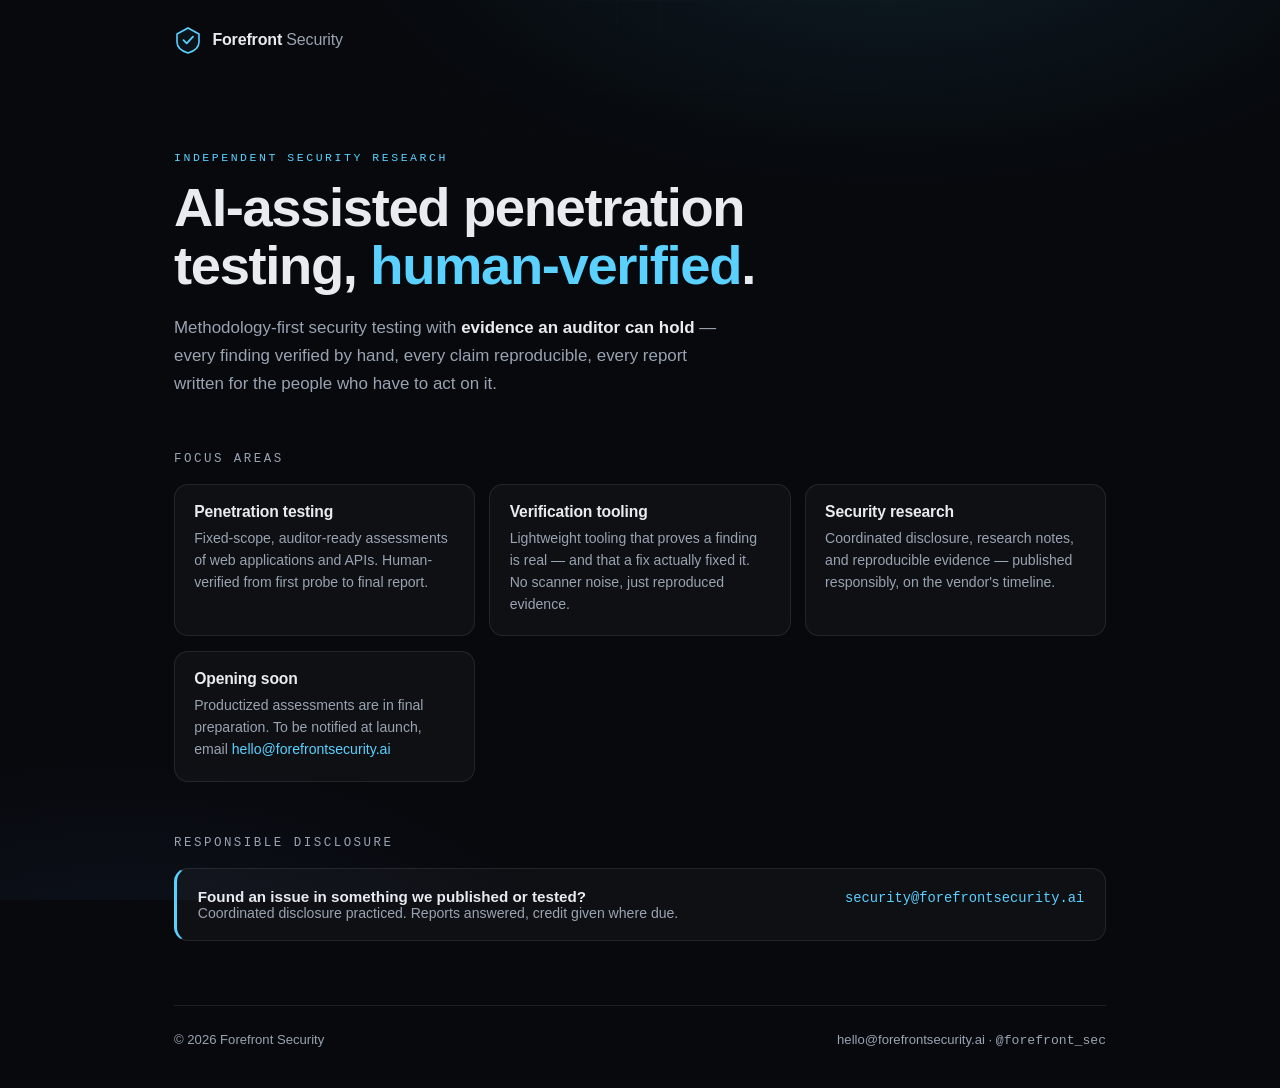
==== index.html @ 2881eead "Add files via upload" ====
<!DOCTYPE html>
<html lang="en">
<head>
<meta charset="utf-8">
<meta name="viewport" content="width=device-width, initial-scale=1">
<title>Forefront Security — Independent Security Research</title>
<link rel="icon" href="data:image/svg+xml,%3Csvg xmlns=%27http://www.w3.org/2000/svg%27 viewBox=%270 0 28 28%27%3E%3Cpath d=%27M14 2 L25 8 V16 C25 21.5 20.2 25.2 14 27 C7.8 25.2 3 21.5 3 16 V8 Z%27 stroke=%27%235ad1ff%27 stroke-width=%271.6%27 fill=%27rgba(90,209,255,.06)%27/%3E%3Cpath d=%27M9.5 14.2 L12.7 17.4 L19 10.6%27 stroke=%27%235ad1ff%27 stroke-width=%271.8%27 stroke-linecap=%27round%27 stroke-linejoin=%27round%27 fill=%27none%27/%3E%3C/svg%3E">
<meta property="og:type" content="website">
<meta property="og:url" content="https://forefrontsecurity.ai/">
<meta property="og:title" content="Forefront Security — Independent Security Research">
<meta property="og:description" content="AI-assisted penetration testing, human-verified. Coordinated disclosure practiced.">
<meta name="twitter:card" content="summary">
<meta name="twitter:site" content="@forefront_sec">
<meta name="description" content="Forefront Security — independent security research. AI-assisted penetration testing, human-verified. Coordinated disclosure practiced.">
<style>
  :root {
    --bg: #07090d;
    --panel: rgba(255,255,255,.03);
    --border: rgba(255,255,255,.09);
    --text: #e8ebf0;
    --muted: #9aa3b2;
    --accent: #5ad1ff;
    --accent-dim: rgba(90,209,255,.14);
  }
  * { box-sizing: border-box; }
  html { scroll-behavior: smooth; }
  body {
    margin: 0; min-height: 100vh;
    font-family: ui-sans-serif, -apple-system, BlinkMacSystemFont, "Segoe UI", Roboto, Helvetica, Arial, sans-serif;
    background: var(--bg); color: var(--text);
    -webkit-font-smoothing: antialiased; text-rendering: optimizeLegibility;
  }
  body::before {
    content: ""; position: fixed; inset: 0; z-index: -1; pointer-events: none;
    background:
      radial-gradient(60rem 30rem at 70% -10%, rgba(90,209,255,.10), transparent 60%),
      radial-gradient(50rem 26rem at 10% 110%, rgba(122,162,255,.07), transparent 60%);
  }
  body::after {
    content: ""; position: fixed; inset: 0; z-index: -1; pointer-events: none; opacity: .5;
    background-image: linear-gradient(rgba(255,255,255,.025) 1px, transparent 1px),
                      linear-gradient(90deg, rgba(255,255,255,.025) 1px, transparent 1px);
    background-size: 44px 44px;
    mask-image: radial-gradient(70% 60% at 50% 0%, black, transparent 75%);
    -webkit-mask-image: radial-gradient(70% 60% at 50% 0%, black, transparent 75%);
  }
  .wrap { max-width: 980px; margin: 0 auto; padding: 0 1.5rem; }
  header { display: flex; align-items: center; gap: .65rem; padding: 1.6rem 0; }
  .mark { width: 28px; height: 28px; flex: none; }
  .wordmark { font-weight: 650; letter-spacing: -0.01em; }
  .wordmark span { color: var(--muted); font-weight: 500; }
  .eyebrow {
    font-family: ui-monospace, SFMono-Regular, Menlo, Consolas, monospace;
    font-size: .72rem; letter-spacing: .22em; text-transform: uppercase; color: var(--accent);
    margin: 4.5rem 0 .9rem;
  }
  h1 {
    font-size: clamp(2.1rem, 5.4vw, 3.4rem); line-height: 1.08; letter-spacing: -0.025em;
    font-weight: 700; margin: 0 0 1.1rem; max-width: 22ch;
  }
  h1 em { font-style: normal; color: var(--accent); }
  .sub { color: var(--muted); font-size: 1.06rem; line-height: 1.65; max-width: 58ch; margin: 0 0 2.6rem; }
  .sub strong { color: var(--text); font-weight: 600; }
  h2 {
    font-family: ui-monospace, SFMono-Regular, Menlo, Consolas, monospace;
    font-size: .78rem; letter-spacing: .2em; text-transform: uppercase; color: var(--muted);
    margin: 3.4rem 0 1.1rem; font-weight: 500;
  }
  .cards { display: grid; grid-template-columns: repeat(auto-fit, minmax(230px, 1fr)); gap: .9rem; }
  .card {
    border: 1px solid var(--border); border-radius: 14px; background: var(--panel);
    padding: 1.15rem 1.2rem 1.25rem; transition: border-color .18s ease, transform .18s ease;
  }
  .card:hover { border-color: rgba(90,209,255,.35); transform: translateY(-2px); }
  .card h3 { margin: 0 0 .45rem; font-size: .98rem; font-weight: 650; letter-spacing: -0.01em; }
  .card p { margin: 0; color: var(--muted); font-size: .88rem; line-height: 1.55; }
  .card a { color: var(--accent); text-decoration: none; }
  .card a:hover { text-decoration: underline; text-underline-offset: 3px; }
  .disclosure {
    border: 1px solid var(--border); border-left: 3px solid var(--accent); border-radius: 14px;
    background: var(--panel); padding: 1.2rem 1.3rem; margin-top: .9rem;
    display: flex; flex-wrap: wrap; gap: .35rem 1.6rem; align-items: baseline; justify-content: space-between;
  }
  .disclosure .t { font-weight: 650; font-size: .95rem; }
  .disclosure .d { color: var(--muted); font-size: .88rem; }
  .disclosure a { color: var(--accent); text-decoration: none; font-family: ui-monospace, SFMono-Regular, Menlo, Consolas, monospace; font-size: .86rem; }
  .disclosure a:hover { text-decoration: underline; text-underline-offset: 3px; }
  footer {
    margin-top: 4rem; padding: 1.6rem 0 2.4rem; border-top: 1px solid var(--border);
    display: flex; flex-wrap: wrap; gap: .4rem 1.4rem; justify-content: space-between;
    color: var(--muted); font-size: .82rem;
  }
  footer a { color: var(--muted); text-decoration: none; }
  footer a:hover { color: var(--text); }
  .mono { font-family: ui-monospace, SFMono-Regular, Menlo, Consolas, monospace; }
  @media (max-width: 640px) { .eyebrow { margin-top: 2.8rem; } }
</style>
</head>
<body>
<div class="wrap">

  <header>
    <svg class="mark" viewBox="0 0 28 28" fill="none" aria-hidden="true">
      <path d="M14 2 L25 8 V16 C25 21.5 20.2 25.2 14 27 C7.8 25.2 3 21.5 3 16 V8 Z" stroke="url(#g)" stroke-width="1.6" fill="rgba(90,209,255,.06)"/>
      <path d="M9.5 14.2 L12.7 17.4 L19 10.6" stroke="var(--accent)" stroke-width="1.8" stroke-linecap="round" stroke-linejoin="round"/>
      <defs><linearGradient id="g" x1="3" y1="2" x2="25" y2="27"><stop stop-color="#5ad1ff"/><stop offset="1" stop-color="#7aa2ff"/></linearGradient></defs>
    </svg>
    <div class="wordmark">Forefront <span>Security</span></div>
  </header>

  <p class="eyebrow">Independent security research</p>
  <h1>AI-assisted penetration testing, <em>human-verified</em>.</h1>
  <p class="sub">Methodology-first security testing with <strong>evidence an auditor can hold</strong> — every finding verified by hand, every claim reproducible, every report written for the people who have to act on it.</p>

  <h2>Focus areas</h2>
  <div class="cards">
    <div class="card">
      <h3>Penetration testing</h3>
      <p>Fixed-scope, auditor-ready assessments of web applications and APIs. Human-verified from first probe to final report.</p>
    </div>
    <div class="card">
      <h3>Verification tooling</h3>
      <p>Lightweight tooling that proves a finding is real — and that a fix actually fixed it. No scanner noise, just reproduced evidence.</p>
    </div>
    <div class="card">
      <h3>Security research</h3>
      <p>Coordinated disclosure, research notes, and reproducible evidence — published responsibly, on the vendor's timeline.</p>
    </div>
    <div class="card">
      <h3>Opening soon</h3>
      <p>Productized assessments are in final preparation. To be notified at launch, email <a href="mailto:hello@forefrontsecurity.ai?subject=waitlist">hello@forefrontsecurity.ai</a></p>
    </div>
  </div>

  <h2>Responsible disclosure</h2>
  <div class="disclosure">
    <div>
      <div class="t">Found an issue in something we published or tested?</div>
      <div class="d">Coordinated disclosure practiced. Reports answered, credit given where due.</div>
    </div>
    <a href="mailto:security@forefrontsecurity.ai">security@forefrontsecurity.ai</a>
  </div>

  <footer>
    <div>© 2026 Forefront Security</div>
    <div><a href="mailto:hello@forefrontsecurity.ai">hello@forefrontsecurity.ai</a> · <a href="https://x.com/forefront_sec" class="mono">@forefront_sec</a></div>
  </footer>

</div>
</body>
</html>
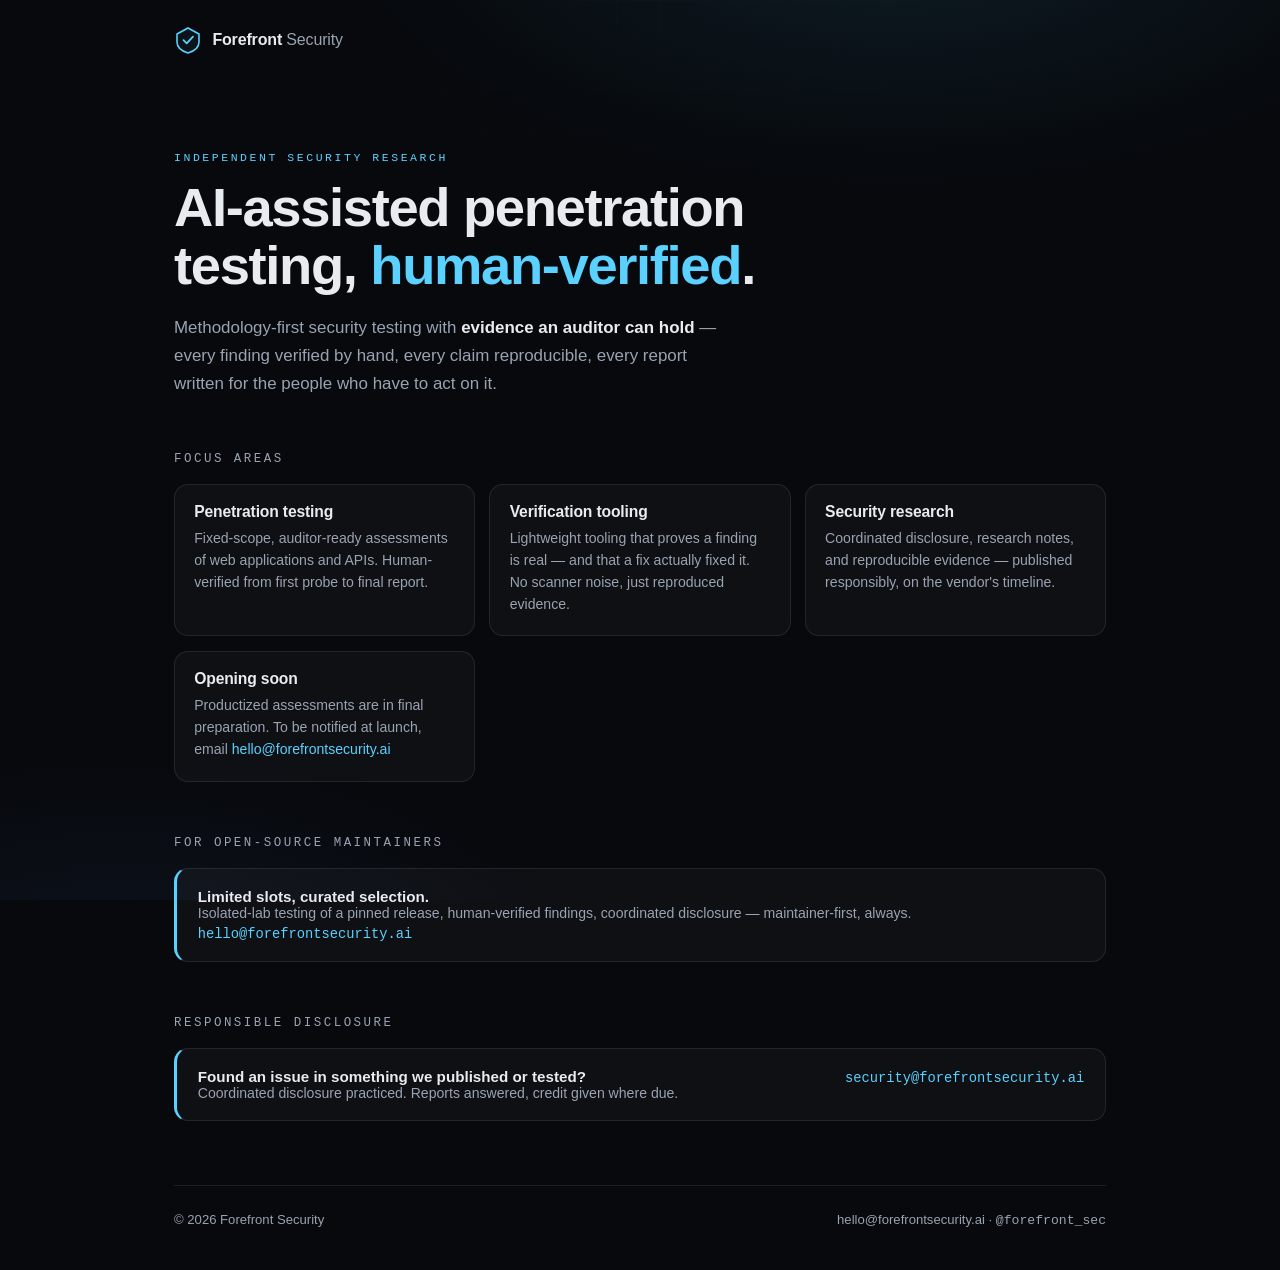
==== commit a4aeca3e: "revise the site" ====
--- a/index.html
+++ b/index.html
@@ -132,6 +132,16 @@
     </div>
   </div>
 
+
+  <h2>For open-source maintainers</h2>
+  <div class="disclosure">
+    <div>
+      <div class="t">Limited slots, curated selection.</div>
+      <div class="d">Isolated-lab testing of a pinned release, human-verified findings, coordinated disclosure — maintainer-first, always.</div>
+    </div>
+    <a href="mailto:hello@forefrontsecurity.ai?subject=oss">hello@forefrontsecurity.ai</a>
+  </div>
+
   <h2>Responsible disclosure</h2>
   <div class="disclosure">
     <div>
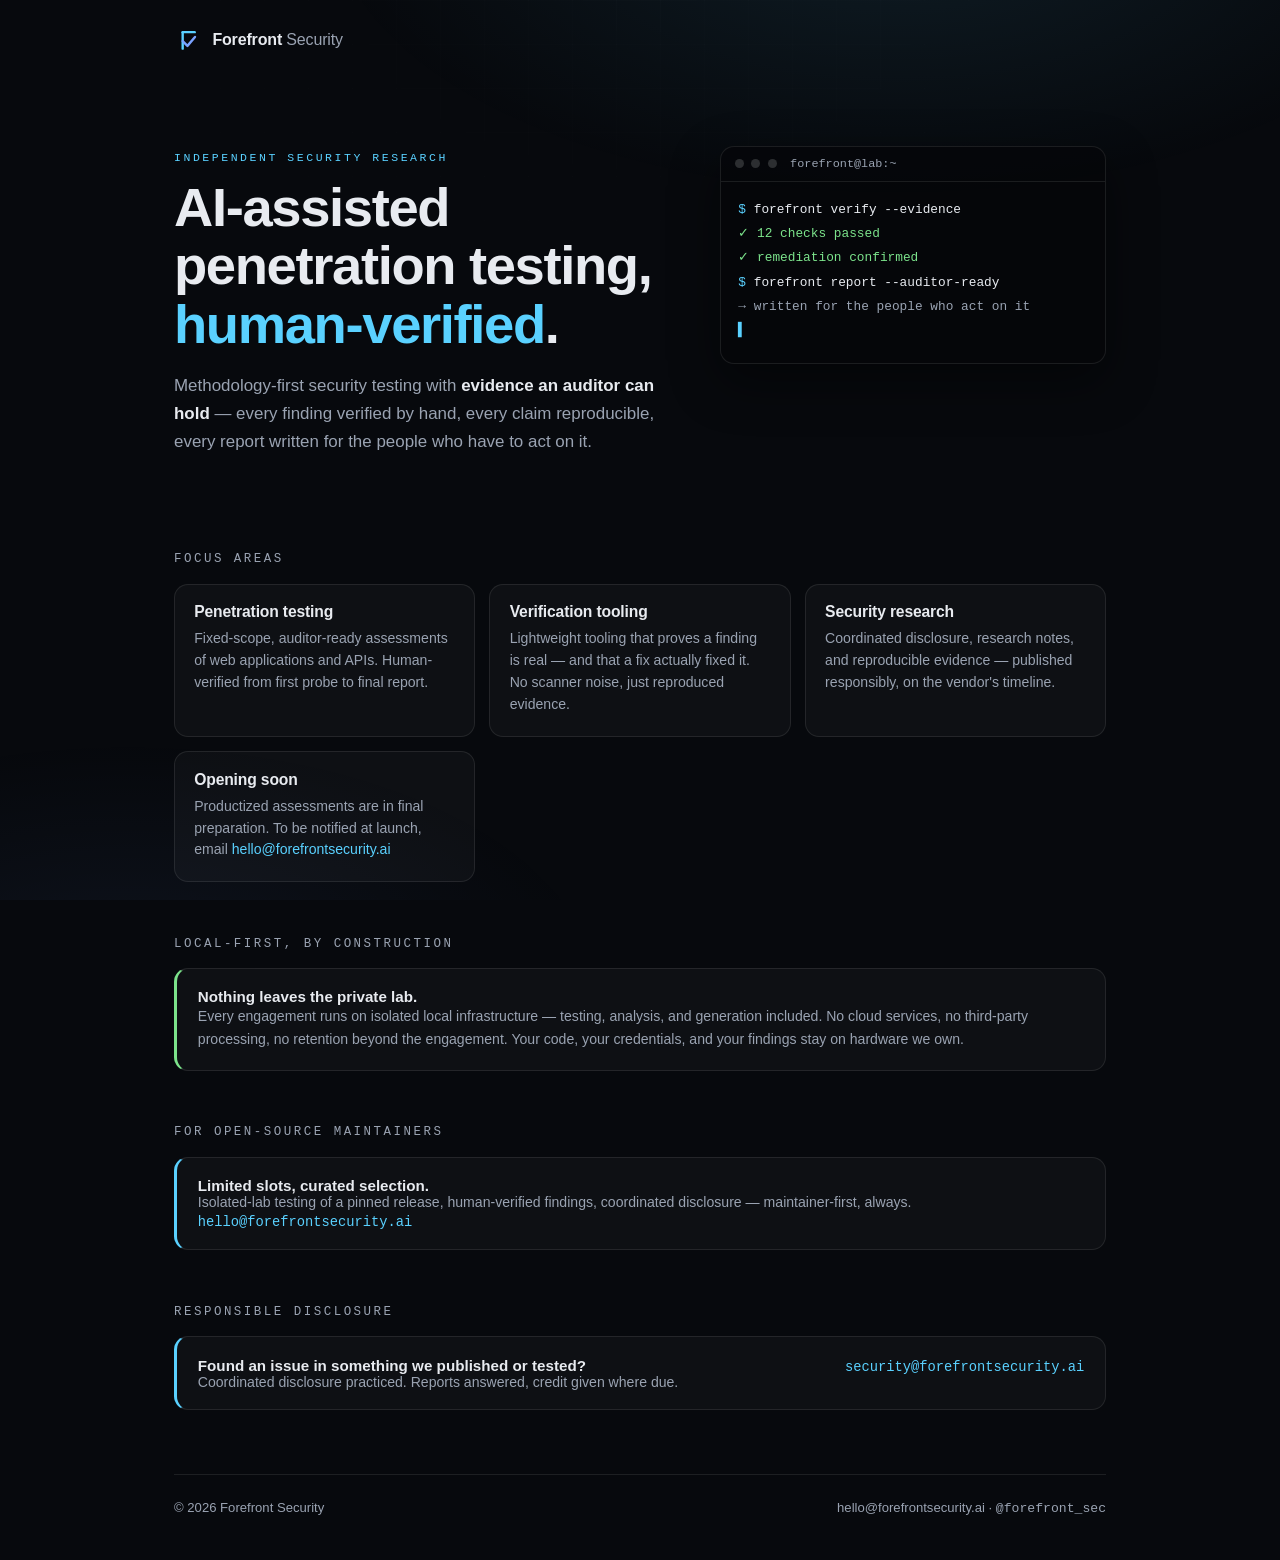
==== commit f4eb548d: "revise homepage" ====
--- a/index.html
+++ b/index.html
@@ -4,7 +4,7 @@
 <meta charset="utf-8">
 <meta name="viewport" content="width=device-width, initial-scale=1">
 <title>Forefront Security — Independent Security Research</title>
-<link rel="icon" href="data:image/svg+xml,%3Csvg xmlns=%27http://www.w3.org/2000/svg%27 viewBox=%270 0 28 28%27%3E%3Cpath d=%27M14 2 L25 8 V16 C25 21.5 20.2 25.2 14 27 C7.8 25.2 3 21.5 3 16 V8 Z%27 stroke=%27%235ad1ff%27 stroke-width=%271.6%27 fill=%27rgba(90,209,255,.06)%27/%3E%3Cpath d=%27M9.5 14.2 L12.7 17.4 L19 10.6%27 stroke=%27%235ad1ff%27 stroke-width=%271.8%27 stroke-linecap=%27round%27 stroke-linejoin=%27round%27 fill=%27none%27/%3E%3C/svg%3E">
+<link rel="icon" href="data:image/svg+xml,%3Csvg xmlns=%27http://www.w3.org/2000/svg%27 viewBox=%270 0 64 64%27%3E%3Crect width=%2764%27 height=%2764%27 rx=%2714%27 fill=%27%230a0d12%27/%3E%3Cpath d=%27M20 14 V51%27 stroke=%27%235ad1ff%27 stroke-width=%275.5%27 stroke-linecap=%27round%27/%3E%3Cpath d=%27M20 14 H47%27 stroke=%27%235ad1ff%27 stroke-width=%275.5%27 stroke-linecap=%27round%27/%3E%3Cpath d=%27M20 34 L30 45 L47 25%27 stroke=%27%237aa2ff%27 stroke-width=%275.5%27 stroke-linecap=%27round%27 stroke-linejoin=%27round%27 fill=%27none%27/%3E%3C/svg%3E">
 <meta property="og:type" content="website">
 <meta property="og:url" content="https://forefrontsecurity.ai/">
 <meta property="og:title" content="Forefront Security — Independent Security Research">
@@ -76,6 +76,9 @@
   .card p { margin: 0; color: var(--muted); font-size: .88rem; line-height: 1.55; }
   .card a { color: var(--accent); text-decoration: none; }
   .card a:hover { text-decoration: underline; text-underline-offset: 3px; }
+  .strip { border:1px solid var(--border); border-left:3px solid #7ce38b; border-radius:14px; background:var(--panel); padding:1.2rem 1.3rem; margin-top:.9rem; }
+  .strip .t { font-weight:650; font-size:.95rem; }
+  .strip .d { color:var(--muted); font-size:.88rem; line-height:1.6; }
   .disclosure {
     border: 1px solid var(--border); border-left: 3px solid var(--accent); border-radius: 14px;
     background: var(--panel); padding: 1.2rem 1.3rem; margin-top: .9rem;
@@ -93,6 +96,24 @@
   footer a { color: var(--muted); text-decoration: none; }
   footer a:hover { color: var(--text); }
   .mono { font-family: ui-monospace, SFMono-Regular, Menlo, Consolas, monospace; }
+  .caret { color: var(--accent); font-family: ui-monospace, SFMono-Regular, Menlo, Consolas, monospace; font-weight: 700; }
+  .hero { display: flex; gap: 2.5rem; align-items: flex-start; }
+  .hero-text { flex: 1 1 55%; min-width: 0; }
+  .term {
+    flex: 1 1 42%; min-width: 280px; margin-top: 4.2rem;
+    border: 1px solid var(--border); border-radius: 14px; background: rgba(5,7,10,.85);
+    box-shadow: 0 18px 50px rgba(0,0,0,.45); overflow: hidden;
+  }
+  .term-bar { display: flex; align-items: center; gap: .45rem; padding: .6rem .9rem; border-bottom: 1px solid var(--border); }
+  .term-bar .dot { width: 9px; height: 9px; border-radius: 50%; background: rgba(255,255,255,.16); }
+  .term-title { color: var(--muted); font-size: .74rem; font-family: ui-monospace, SFMono-Regular, Menlo, Consolas, monospace; margin-left: .4rem; }
+  .term-body { padding: 1rem 1.1rem 1.2rem; font-family: ui-monospace, SFMono-Regular, Menlo, Consolas, monospace; font-size: .8rem; line-height: 1.9; color: var(--text); }
+  .term-body .p { color: var(--accent); }
+  .term-body .ok { color: #7ce38b; }
+  .term-body .dim { color: var(--muted); }
+  .cursor { color: var(--accent); animation: blink 1.1s steps(1) infinite; }
+  @keyframes blink { 50% { opacity: 0; } }
+  @media (max-width: 860px) { .hero { flex-direction: column; } .term { margin-top: 0; width: 100%; } }
   @media (max-width: 640px) { .eyebrow { margin-top: 2.8rem; } }
 </style>
 </head>
@@ -100,19 +121,34 @@
 <div class="wrap">
 
   <header>
-    <svg class="mark" viewBox="0 0 28 28" fill="none" aria-hidden="true">
-      <path d="M14 2 L25 8 V16 C25 21.5 20.2 25.2 14 27 C7.8 25.2 3 21.5 3 16 V8 Z" stroke="url(#g)" stroke-width="1.6" fill="rgba(90,209,255,.06)"/>
-      <path d="M9.5 14.2 L12.7 17.4 L19 10.6" stroke="var(--accent)" stroke-width="1.8" stroke-linecap="round" stroke-linejoin="round"/>
-      <defs><linearGradient id="g" x1="3" y1="2" x2="25" y2="27"><stop stop-color="#5ad1ff"/><stop offset="1" stop-color="#7aa2ff"/></linearGradient></defs>
+    <svg class="mark" viewBox="0 0 200 200" fill="none" aria-hidden="true">
+      <path d="M62 44 V162" stroke="#5ad1ff" stroke-width="17" stroke-linecap="round"/>
+      <path d="M62 44 H148" stroke="#5ad1ff" stroke-width="17" stroke-linecap="round"/>
+      <path d="M62 108 L96 142 L150 78" stroke="#7aa2ff" stroke-width="17" stroke-linecap="round" stroke-linejoin="round"/>
     </svg>
     <div class="wordmark">Forefront <span>Security</span></div>
   </header>
 
-  <p class="eyebrow">Independent security research</p>
-  <h1>AI-assisted penetration testing, <em>human-verified</em>.</h1>
-  <p class="sub">Methodology-first security testing with <strong>evidence an auditor can hold</strong> — every finding verified by hand, every claim reproducible, every report written for the people who have to act on it.</p>
-
-  <h2>Focus areas</h2>
+  <div class="hero">
+  <div class="hero-text">
+    <p class="eyebrow">Independent security research</p>
+    <h1>AI-assisted penetration testing, <em>human-verified</em>.</h1>
+    <p class="sub">Methodology-first security testing with <strong>evidence an auditor can hold</strong> — every finding verified by hand, every claim reproducible, every report written for the people who have to act on it.</p>
+  </div>
+  <div class="term" aria-hidden="true">
+    <div class="term-bar"><span class="dot"></span><span class="dot"></span><span class="dot"></span><span class="term-title">forefront@lab:~</span></div>
+    <div class="term-body">
+      <div><span class="p">$</span> forefront verify --evidence</div>
+      <div class="ok">✓ 12 checks passed</div>
+      <div class="ok">✓ remediation confirmed</div>
+      <div><span class="p">$</span> forefront report --auditor-ready</div>
+      <div class="dim">→ written for the people who act on it</div>
+      <div><span class="cursor">▍</span></div>
+    </div>
+  </div>
+</div>
+
+<h2>Focus areas</h2>
   <div class="cards">
     <div class="card">
       <h3>Penetration testing</h3>
@@ -132,6 +168,15 @@
     </div>
   </div>
 
+
+
+  <h2>Local-first, by construction</h2>
+  <div class="strip">
+    <div>
+      <div class="t">Nothing leaves the private lab.</div>
+      <div class="d">Every engagement runs on isolated local infrastructure — testing, analysis, and generation included. No cloud services, no third-party processing, no retention beyond the engagement. Your code, your credentials, and your findings stay on hardware we own.</div>
+    </div>
+  </div>
 
   <h2>For open-source maintainers</h2>
   <div class="disclosure">
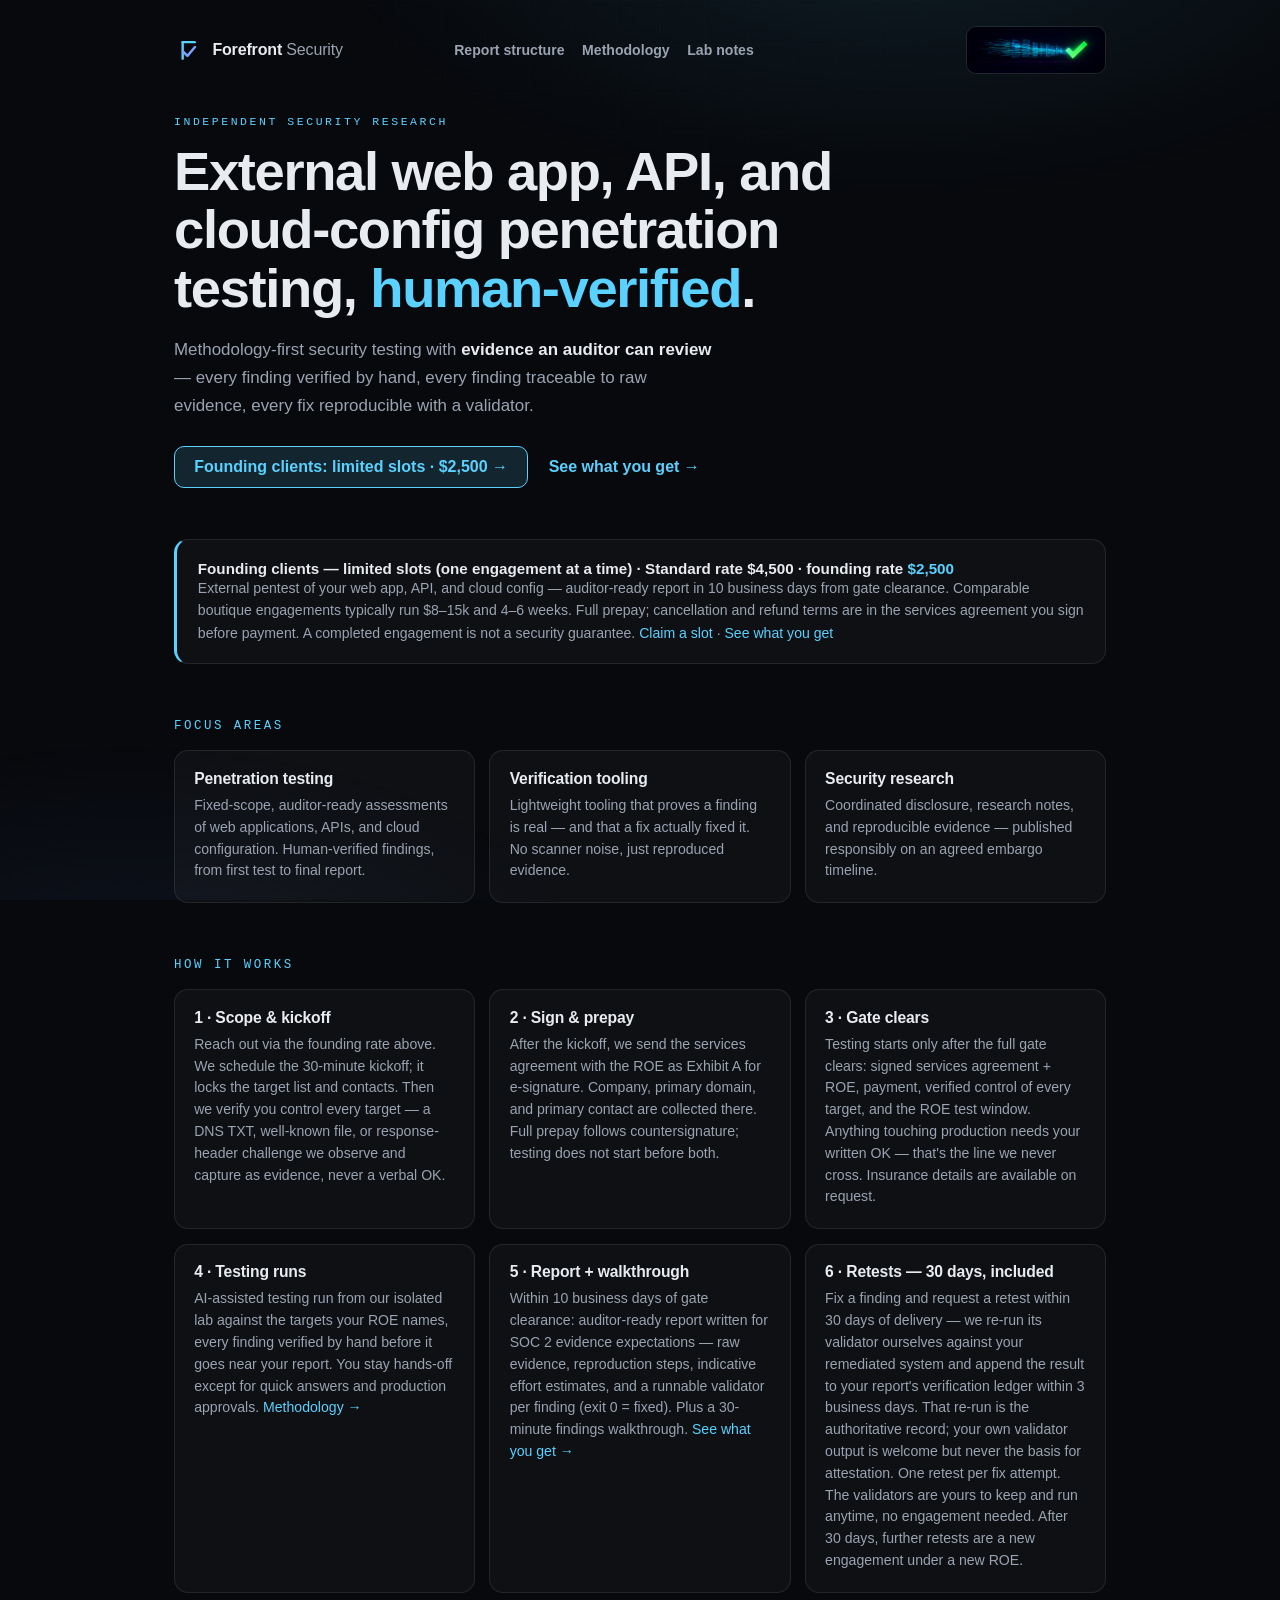
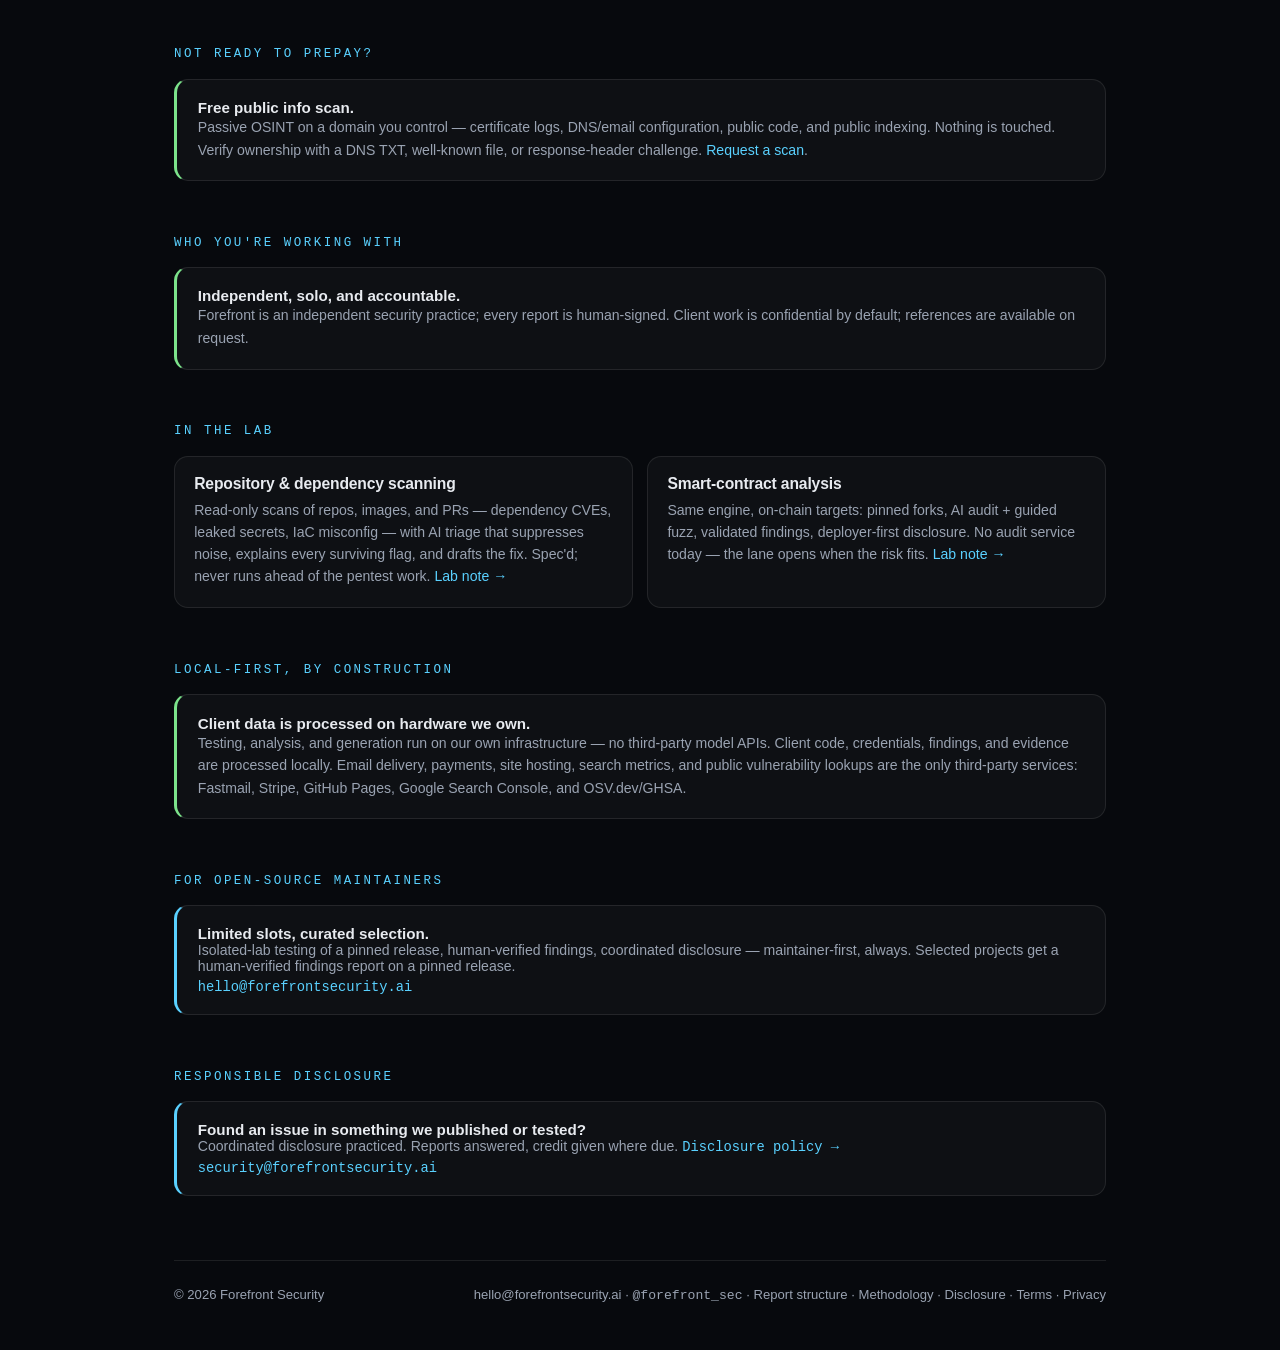
==== commit 8f96fe6b: "Site update 2026-11-11: copy/legal fixes, disclosure policy, retest and scope wording" ====
--- a/index.html
+++ b/index.html
@@ -3,156 +3,89 @@
 <head>
 <meta charset="utf-8">
 <meta name="viewport" content="width=device-width, initial-scale=1">
-<title>Forefront Security — Independent Security Research</title>
+<title>Forefront Security — External penetration testing, human-verified</title>
 <link rel="icon" href="data:image/svg+xml,%3Csvg xmlns=%27http://www.w3.org/2000/svg%27 viewBox=%270 0 64 64%27%3E%3Crect width=%2764%27 height=%2764%27 rx=%2714%27 fill=%27%230a0d12%27/%3E%3Cpath d=%27M20 14 V51%27 stroke=%27%235ad1ff%27 stroke-width=%275.5%27 stroke-linecap=%27round%27/%3E%3Cpath d=%27M20 14 H47%27 stroke=%27%235ad1ff%27 stroke-width=%275.5%27 stroke-linecap=%27round%27/%3E%3Cpath d=%27M20 34 L30 45 L47 25%27 stroke=%27%237aa2ff%27 stroke-width=%275.5%27 stroke-linecap=%27round%27 stroke-linejoin=%27round%27 fill=%27none%27/%3E%3C/svg%3E">
+<link rel="stylesheet" href="styles.css">
 <meta property="og:type" content="website">
 <meta property="og:url" content="https://forefrontsecurity.ai/">
-<meta property="og:title" content="Forefront Security — Independent Security Research">
-<meta property="og:description" content="AI-assisted penetration testing, human-verified. Coordinated disclosure practiced.">
-<meta name="twitter:card" content="summary">
+<meta property="og:title" content="Forefront Security — External penetration testing, human-verified">
+<meta property="og:description" content="External web app, API, and cloud-config testing with evidence an auditor can review. Every finding verified by hand. 10 business days from gate clearance. A completed engagement is not a security guarantee.">
+<meta name="twitter:card" content="summary_large_image">
 <meta name="twitter:site" content="@forefront_sec">
-<meta name="description" content="Forefront Security — independent security research. AI-assisted penetration testing, human-verified. Coordinated disclosure practiced.">
-<style>
-  :root {
-    --bg: #07090d;
-    --panel: rgba(255,255,255,.03);
-    --border: rgba(255,255,255,.09);
-    --text: #e8ebf0;
-    --muted: #9aa3b2;
-    --accent: #5ad1ff;
-    --accent-dim: rgba(90,209,255,.14);
+<meta property="og:image" content="https://forefrontsecurity.ai/hero_B_1.png">
+<meta name="twitter:image" content="https://forefrontsecurity.ai/hero_B_1.png">
+<meta name="description" content="Forefront Security — external web app, API, and cloud-config testing, human-verified. Auditor-ready reports in 10 business days from gate clearance. A completed engagement is not a security guarantee. Coordinated disclosure practiced.">
+<link rel="canonical" href="https://forefrontsecurity.ai/">
+<script type="application/ld+json">
+{
+  "@context": "https://schema.org",
+  "@type": "ProfessionalService",
+  "name": "Forefront Security LLC",
+  "url": "https://forefrontsecurity.ai/",
+  "logo": "https://forefrontsecurity.ai/hero_B_1.png",
+  "email": "hello@forefrontsecurity.ai",
+  "areaServed": "US",
+  "sameAs": ["https://x.com/forefront_sec", "https://github.com/forefront-sec"],
+  "makesOffer": {
+    "@type": "Offer",
+    "name": "External Web App, API, and Cloud-Config Assessment",
+    "description": "External penetration testing of web application, API, and cloud configuration — structured for auditor review; 10 business days from gate clearance.",
+    "priceCurrency": "USD",
+    "price": "2500"
   }
-  * { box-sizing: border-box; }
-  html { scroll-behavior: smooth; }
-  body {
-    margin: 0; min-height: 100vh;
-    font-family: ui-sans-serif, -apple-system, BlinkMacSystemFont, "Segoe UI", Roboto, Helvetica, Arial, sans-serif;
-    background: var(--bg); color: var(--text);
-    -webkit-font-smoothing: antialiased; text-rendering: optimizeLegibility;
-  }
-  body::before {
-    content: ""; position: fixed; inset: 0; z-index: -1; pointer-events: none;
-    background:
-      radial-gradient(60rem 30rem at 70% -10%, rgba(90,209,255,.10), transparent 60%),
-      radial-gradient(50rem 26rem at 10% 110%, rgba(122,162,255,.07), transparent 60%);
-  }
-  body::after {
-    content: ""; position: fixed; inset: 0; z-index: -1; pointer-events: none; opacity: .5;
-    background-image: linear-gradient(rgba(255,255,255,.025) 1px, transparent 1px),
-                      linear-gradient(90deg, rgba(255,255,255,.025) 1px, transparent 1px);
-    background-size: 44px 44px;
-    mask-image: radial-gradient(70% 60% at 50% 0%, black, transparent 75%);
-    -webkit-mask-image: radial-gradient(70% 60% at 50% 0%, black, transparent 75%);
-  }
-  .wrap { max-width: 980px; margin: 0 auto; padding: 0 1.5rem; }
-  header { display: flex; align-items: center; gap: .65rem; padding: 1.6rem 0; }
-  .mark { width: 28px; height: 28px; flex: none; }
-  .wordmark { font-weight: 650; letter-spacing: -0.01em; }
-  .wordmark span { color: var(--muted); font-weight: 500; }
-  .eyebrow {
-    font-family: ui-monospace, SFMono-Regular, Menlo, Consolas, monospace;
-    font-size: .72rem; letter-spacing: .22em; text-transform: uppercase; color: var(--accent);
-    margin: 4.5rem 0 .9rem;
-  }
-  h1 {
-    font-size: clamp(2.1rem, 5.4vw, 3.4rem); line-height: 1.08; letter-spacing: -0.025em;
-    font-weight: 700; margin: 0 0 1.1rem; max-width: 22ch;
-  }
-  h1 em { font-style: normal; color: var(--accent); }
-  .sub { color: var(--muted); font-size: 1.06rem; line-height: 1.65; max-width: 58ch; margin: 0 0 2.6rem; }
-  .sub strong { color: var(--text); font-weight: 600; }
-  h2 {
-    font-family: ui-monospace, SFMono-Regular, Menlo, Consolas, monospace;
-    font-size: .78rem; letter-spacing: .2em; text-transform: uppercase; color: var(--muted);
-    margin: 3.4rem 0 1.1rem; font-weight: 500;
-  }
-  .cards { display: grid; grid-template-columns: repeat(auto-fit, minmax(230px, 1fr)); gap: .9rem; }
-  .card {
-    border: 1px solid var(--border); border-radius: 14px; background: var(--panel);
-    padding: 1.15rem 1.2rem 1.25rem; transition: border-color .18s ease, transform .18s ease;
-  }
-  .card:hover { border-color: rgba(90,209,255,.35); transform: translateY(-2px); }
-  .card h3 { margin: 0 0 .45rem; font-size: .98rem; font-weight: 650; letter-spacing: -0.01em; }
-  .card p { margin: 0; color: var(--muted); font-size: .88rem; line-height: 1.55; }
-  .card a { color: var(--accent); text-decoration: none; }
-  .card a:hover { text-decoration: underline; text-underline-offset: 3px; }
-  .strip { border:1px solid var(--border); border-left:3px solid #7ce38b; border-radius:14px; background:var(--panel); padding:1.2rem 1.3rem; margin-top:.9rem; }
-  .strip .t { font-weight:650; font-size:.95rem; }
-  .strip .d { color:var(--muted); font-size:.88rem; line-height:1.6; }
-  .disclosure {
-    border: 1px solid var(--border); border-left: 3px solid var(--accent); border-radius: 14px;
-    background: var(--panel); padding: 1.2rem 1.3rem; margin-top: .9rem;
-    display: flex; flex-wrap: wrap; gap: .35rem 1.6rem; align-items: baseline; justify-content: space-between;
-  }
-  .disclosure .t { font-weight: 650; font-size: .95rem; }
-  .disclosure .d { color: var(--muted); font-size: .88rem; }
-  .disclosure a { color: var(--accent); text-decoration: none; font-family: ui-monospace, SFMono-Regular, Menlo, Consolas, monospace; font-size: .86rem; }
-  .disclosure a:hover { text-decoration: underline; text-underline-offset: 3px; }
-  footer {
-    margin-top: 4rem; padding: 1.6rem 0 2.4rem; border-top: 1px solid var(--border);
-    display: flex; flex-wrap: wrap; gap: .4rem 1.4rem; justify-content: space-between;
-    color: var(--muted); font-size: .82rem;
-  }
-  footer a { color: var(--muted); text-decoration: none; }
-  footer a:hover { color: var(--text); }
-  .mono { font-family: ui-monospace, SFMono-Regular, Menlo, Consolas, monospace; }
-  .caret { color: var(--accent); font-family: ui-monospace, SFMono-Regular, Menlo, Consolas, monospace; font-weight: 700; }
-  .hero { display: flex; gap: 2.5rem; align-items: flex-start; }
-  .hero-text { flex: 1 1 55%; min-width: 0; }
-  .term {
-    flex: 1 1 42%; min-width: 280px; margin-top: 4.2rem;
-    border: 1px solid var(--border); border-radius: 14px; background: rgba(5,7,10,.85);
-    box-shadow: 0 18px 50px rgba(0,0,0,.45); overflow: hidden;
-  }
-  .term-bar { display: flex; align-items: center; gap: .45rem; padding: .6rem .9rem; border-bottom: 1px solid var(--border); }
-  .term-bar .dot { width: 9px; height: 9px; border-radius: 50%; background: rgba(255,255,255,.16); }
-  .term-title { color: var(--muted); font-size: .74rem; font-family: ui-monospace, SFMono-Regular, Menlo, Consolas, monospace; margin-left: .4rem; }
-  .term-body { padding: 1rem 1.1rem 1.2rem; font-family: ui-monospace, SFMono-Regular, Menlo, Consolas, monospace; font-size: .8rem; line-height: 1.9; color: var(--text); }
-  .term-body .p { color: var(--accent); }
-  .term-body .ok { color: #7ce38b; }
-  .term-body .dim { color: var(--muted); }
-  .cursor { color: var(--accent); animation: blink 1.1s steps(1) infinite; }
-  @keyframes blink { 50% { opacity: 0; } }
-  @media (max-width: 860px) { .hero { flex-direction: column; } .term { margin-top: 0; width: 100%; } }
-  @media (max-width: 640px) { .eyebrow { margin-top: 2.8rem; } }
-</style>
+}
+</script>
 </head>
 <body>
 <div class="wrap">
 
   <header>
-    <svg class="mark" viewBox="0 0 200 200" fill="none" aria-hidden="true">
-      <path d="M62 44 V162" stroke="#5ad1ff" stroke-width="17" stroke-linecap="round"/>
-      <path d="M62 44 H148" stroke="#5ad1ff" stroke-width="17" stroke-linecap="round"/>
-      <path d="M62 108 L96 142 L150 78" stroke="#7aa2ff" stroke-width="17" stroke-linecap="round" stroke-linejoin="round"/>
-    </svg>
-    <div class="wordmark">Forefront <span>Security</span></div>
+    <a class="home-link" href="/">
+      <svg class="mark" viewBox="0 0 200 200" fill="none" aria-hidden="true">
+        <path d="M62 44 V162" stroke="#5ad1ff" stroke-width="17" stroke-linecap="round"/>
+        <path d="M62 44 H148" stroke="#5ad1ff" stroke-width="17" stroke-linecap="round"/>
+        <path d="M62 108 L96 142 L150 78" stroke="#7aa2ff" stroke-width="17" stroke-linecap="round" stroke-linejoin="round"/>
+      </svg>
+      <div class="wordmark">Forefront <span>Security</span></div>
+    </a>
+    <nav>
+      <a href="/report/">Report structure</a>
+      <a href="/methodology/">Methodology</a>
+      <a href="/research/">Lab notes</a>
+    </nav>
+    <img class="header-art" src="hero_B_1.png" width="1536" height="340"
+         alt="Neon cyan data streams flowing across holographic panels, resolving into a bright green verified checkmark.">
   </header>
 
   <div class="hero">
   <div class="hero-text">
     <p class="eyebrow">Independent security research</p>
-    <h1>AI-assisted penetration testing, <em>human-verified</em>.</h1>
-    <p class="sub">Methodology-first security testing with <strong>evidence an auditor can hold</strong> — every finding verified by hand, every claim reproducible, every report written for the people who have to act on it.</p>
-  </div>
-  <div class="term" aria-hidden="true">
-    <div class="term-bar"><span class="dot"></span><span class="dot"></span><span class="dot"></span><span class="term-title">forefront@lab:~</span></div>
-    <div class="term-body">
-      <div><span class="p">$</span> forefront verify --evidence</div>
-      <div class="ok">✓ 12 checks passed</div>
-      <div class="ok">✓ remediation confirmed</div>
-      <div><span class="p">$</span> forefront report --auditor-ready</div>
-      <div class="dim">→ written for the people who act on it</div>
-      <div><span class="cursor">▍</span></div>
-    </div>
+    <h1>External web app, API, and cloud-config penetration testing, <em>human-verified</em>.</h1>
+    <p class="sub">Methodology-first security testing with <strong>evidence an auditor can review</strong> — every finding verified by hand, every finding traceable to raw evidence, every fix reproducible with a validator.</p>
+    <p>
+      <a class="cta" href="#founding">Founding clients: limited slots · $2,500 →</a>
+      <a class="cta-ghost" href="/report/">See what you get →</a>
+    </p>
   </div>
 </div>
 
-<h2>Focus areas</h2>
+  <div class="strip accent" id="founding">
+    <div>
+      <div class="t">Founding clients — limited slots (one engagement at a time) · Standard rate $4,500 · founding rate <strong>$2,500</strong></div>
+      <div class="d">External pentest of your web app, API, and cloud config — auditor-ready report in 10 business days from gate clearance. Comparable boutique engagements typically run $8–15k and 4–6 weeks. Full prepay; cancellation and refund terms are in the services agreement you sign before payment. A completed engagement is not a security guarantee. <a href="mailto:hello@forefrontsecurity.ai?subject=founding">Claim a slot</a> · <a href="/report/">See what you get</a></div>
+    </div>
+  </div>
+  <!-- [CONFIRM: number of founding slots; one-at-a-time capacity?] -->
+  <!-- [CONFIRM: source for the $8–15k comparison; keep or soften] -->
+  <!-- [CONFIRM: has $4,500 ever been charged? If yes, restore the strikethrough; if not, "Standard rate" is the safer anchor] -->
+  <!-- [CONFIRM: refund/cancellation/late-delivery terms are in the services agreement and match this sentence] -->
+  <!-- [CONFIRM: insurance — if the policy is bound, say "We carry professional liability insurance"; if not, keep "details available on request"] -->
+
+  <h2>Focus areas</h2>
   <div class="cards">
     <div class="card">
       <h3>Penetration testing</h3>
-      <p>Fixed-scope, auditor-ready assessments of web applications and APIs. Human-verified from first probe to final report.</p>
+      <p>Fixed-scope, auditor-ready assessments of web applications, APIs, and cloud configuration. Human-verified findings, from first test to final report.</p>
     </div>
     <div class="card">
       <h3>Verification tooling</h3>
@@ -160,21 +93,74 @@
     </div>
     <div class="card">
       <h3>Security research</h3>
-      <p>Coordinated disclosure, research notes, and reproducible evidence — published responsibly, on the vendor's timeline.</p>
-    </div>
-    <div class="card">
-      <h3>Opening soon</h3>
-      <p>Productized assessments are in final preparation. To be notified at launch, email <a href="mailto:hello@forefrontsecurity.ai?subject=waitlist">hello@forefrontsecurity.ai</a></p>
+      <p>Coordinated disclosure, research notes, and reproducible evidence — published responsibly on an agreed embargo timeline.</p>
     </div>
   </div>
 
+  <h2>How it works</h2>
+  <div class="cards">
+    <div class="card">
+      <h3>1 · Scope &amp; kickoff</h3>
+      <p>Reach out via the founding rate above. We schedule the 30-minute kickoff; it locks the target list and contacts. Then we verify you control every target — a DNS TXT, well-known file, or response-header challenge we observe and capture as evidence, never a verbal OK.</p>
+    </div>
+    <div class="card">
+      <h3>2 · Sign &amp; prepay</h3>
+      <p>After the kickoff, we send the services agreement with the ROE as Exhibit A for e-signature. Company, primary domain, and primary contact are collected there. Full prepay follows countersignature; testing does not start before both.</p>
+    </div>
+    <div class="card">
+      <h3>3 · Gate clears</h3>
+      <p>Testing starts only after the full gate clears: signed services agreement + ROE, payment, verified control of every target, and the ROE test window. Anything touching production needs your written OK — that's the line we never cross. Insurance details are available on request.</p>
+    </div>
+    <div class="card">
+      <h3>4 · Testing runs</h3>
+      <p>AI-assisted testing run from our isolated lab against the targets your ROE names, every finding verified by hand before it goes near your report. You stay hands-off except for quick answers and production approvals. <a href="/methodology/">Methodology →</a></p>
+    </div>
+    <div class="card">
+      <h3>5 · Report + walkthrough</h3>
+      <p>Within 10 business days of gate clearance: auditor-ready report written for SOC 2 evidence expectations — raw evidence, reproduction steps, indicative effort estimates, and a runnable validator per finding (exit 0 = fixed). Plus a 30-minute findings walkthrough. <a href="/report/">See what you get →</a></p>
+    </div>
+    <div class="card">
+      <h3>6 · Retests — 30 days, included</h3>
+      <p>Fix a finding and request a retest within 30 days of delivery — we re-run its validator ourselves against your remediated system and append the result to your report's verification ledger within 3 business days. That re-run is the authoritative record; your own validator output is welcome but never the basis for attestation. One retest per fix attempt. The validators are yours to keep and run anytime, no engagement needed. After 30 days, further retests are a new engagement under a new ROE.</p>
+    </div>
+  </div>
+  <!-- [CONFIRM: TSC mapping artifact? If yes, say "mapped to the relevant AICPA TSC criteria" in card 5.] -->
 
+  <h2>Not ready to prepay?</h2>
+  <div class="strip">
+    <div>
+      <div class="t">Free public info scan.</div>
+      <div class="d">Passive OSINT on a domain you control — certificate logs, DNS/email configuration, public code, and public indexing. Nothing is touched. Verify ownership with a DNS TXT, well-known file, or response-header challenge. <a href="mailto:hello@forefrontsecurity.ai?subject=scan">Request a scan</a>.</div>
+    </div>
+  </div>
+  <!-- [CONFIRM: free scan live? If not, remove this section and the Terms/Privacy paragraphs.] -->
+
+  <h2>Who you're working with</h2>
+  <div class="strip">
+    <div>
+      <div class="t">Independent, solo, and accountable.</div>
+      <div class="d">Forefront is an independent security practice; every report is human-signed. Client work is confidential by default; references are available on request.</div>
+    </div>
+  </div>
+  <!-- [CONFIRM: add founder name, photo, 2-line bio, LinkedIn; can you provide references?] -->
+
+  <h2>In the lab</h2>
+  <div class="cards">
+    <div class="card">
+      <h3>Repository &amp; dependency scanning</h3>
+      <p>Read-only scans of repos, images, and PRs — dependency CVEs, leaked secrets, IaC misconfig — with AI triage that suppresses noise, explains every surviving flag, and drafts the fix. Spec'd; never runs ahead of the pentest work. <a href="/research/#repo-scan">Lab note →</a></p>
+    </div>
+    <div class="card">
+      <h3>Smart-contract analysis</h3>
+      <p>Same engine, on-chain targets: pinned forks, AI audit + guided fuzz, validated findings, deployer-first disclosure. No audit service today — the lane opens when the risk fits. <a href="/research/#smart-contracts">Lab note →</a></p>
+    </div>
+  </div>
 
   <h2>Local-first, by construction</h2>
   <div class="strip">
     <div>
-      <div class="t">Nothing leaves the private lab.</div>
-      <div class="d">Every engagement runs on isolated local infrastructure — testing, analysis, and generation included. No cloud services, no third-party processing, no retention beyond the engagement. Your code, your credentials, and your findings stay on hardware we own.</div>
+      <div class="t">Client data is processed on hardware we own.</div>
+      <div class="d">Testing, analysis, and generation run on our own infrastructure — no third-party model APIs. Client code, credentials, findings, and evidence are processed locally. Email delivery, payments, site hosting, search metrics, and public vulnerability lookups are the only third-party services: Fastmail, Stripe, GitHub Pages, Google Search Console, and OSV.dev/GHSA.</div>
     </div>
   </div>
 
@@ -182,23 +168,24 @@
   <div class="disclosure">
     <div>
       <div class="t">Limited slots, curated selection.</div>
-      <div class="d">Isolated-lab testing of a pinned release, human-verified findings, coordinated disclosure — maintainer-first, always.</div>
+      <div class="d">Isolated-lab testing of a pinned release, human-verified findings, coordinated disclosure — maintainer-first, always. Selected projects get a human-verified findings report on a pinned release.</div>
     </div>
     <a href="mailto:hello@forefrontsecurity.ai?subject=oss">hello@forefrontsecurity.ai</a>
   </div>
+  <!-- [CONFIRM: OSS offer free or paid? State it here.] -->
 
   <h2>Responsible disclosure</h2>
   <div class="disclosure">
     <div>
       <div class="t">Found an issue in something we published or tested?</div>
-      <div class="d">Coordinated disclosure practiced. Reports answered, credit given where due.</div>
+      <div class="d">Coordinated disclosure practiced. Reports answered, credit given where due. <a href="/disclosure/">Disclosure policy →</a></div>
     </div>
     <a href="mailto:security@forefrontsecurity.ai">security@forefrontsecurity.ai</a>
   </div>
 
   <footer>
     <div>© 2026 Forefront Security</div>
-    <div><a href="mailto:hello@forefrontsecurity.ai">hello@forefrontsecurity.ai</a> · <a href="https://x.com/forefront_sec" class="mono">@forefront_sec</a></div>
+    <div><a href="mailto:hello@forefrontsecurity.ai">hello@forefrontsecurity.ai</a> · <a href="https://x.com/forefront_sec" class="mono">@forefront_sec</a> · <a href="/report/">Report structure</a> · <a href="/methodology/">Methodology</a> · <a href="/disclosure/">Disclosure</a> · <a href="/terms.html">Terms</a> · <a href="/privacy.html">Privacy</a></div>
   </footer>
 
 </div>
--- a/styles.css
+++ b/styles.css
@@ -0,0 +1,110 @@
+/* Forefront Security — shared site styles (extracted 2026-11-09; see approvals/queue/2026-11-09-research-lab-notes.md) */
+:root {
+  --bg: #07090d;
+  --panel: rgba(255,255,255,.03);
+  --border: rgba(255,255,255,.09);
+  --text: #e8ebf0;
+  --muted: #9aa3b2;
+  --accent: #5ad1ff;
+  --accent-dim: rgba(90,209,255,.14);
+}
+* { box-sizing: border-box; }
+html { scroll-behavior: smooth; }
+body {
+  margin: 0; min-height: 100vh;
+  font-family: ui-sans-serif, -apple-system, BlinkMacSystemFont, "Segoe UI", Roboto, Helvetica, Arial, sans-serif;
+  background: var(--bg); color: var(--text);
+  -webkit-font-smoothing: antialiased; text-rendering: optimizeLegibility;
+}
+body::before {
+  content: ""; position: fixed; inset: 0; z-index: -1; pointer-events: none;
+  background:
+    radial-gradient(60rem 30rem at 70% -10%, rgba(90,209,255,.10), transparent 60%),
+    radial-gradient(50rem 26rem at 10% 110%, rgba(122,162,255,.07), transparent 60%);
+}
+body::after {
+  content: ""; position: fixed; inset: 0; z-index: -1; pointer-events: none; opacity: .5;
+  background-image: linear-gradient(rgba(255,255,255,.025) 1px, transparent 1px),
+                    linear-gradient(90deg, rgba(255,255,255,.025) 1px, transparent 1px);
+  background-size: 44px 44px;
+  mask-image: radial-gradient(70% 60% at 50% 0%, black, transparent 75%);
+  -webkit-mask-image: radial-gradient(70% 60% at 50% 0%, black, transparent 75%);
+}
+.wrap { max-width: 980px; margin: 0 auto; padding: 0 1.5rem; }
+header { display: flex; align-items: center; gap: .65rem; padding: 1.6rem 0; }
+.mark { width: 28px; height: 28px; flex: none; }
+.wordmark { font-weight: 650; letter-spacing: -0.01em; }
+.wordmark span { color: var(--muted); font-weight: 500; }
+.home-link { display: flex; align-items: center; gap: .65rem; text-decoration: none; color: inherit; }
+nav { display: flex; gap: 1.1rem; margin: 0 auto; }
+nav a { color: var(--muted); text-decoration: none; font-size: .88rem; font-weight: 600; }
+nav a:hover { color: var(--accent); }
+.header-art {
+  margin-left: auto; height: 48px; width: auto; flex: none;
+  border: 1px solid var(--border); border-radius: 10px;
+}
+.eyebrow {
+  font-family: ui-monospace, SFMono-Regular, Menlo, Consolas, monospace;
+  font-size: .72rem; letter-spacing: .22em; text-transform: uppercase; color: var(--accent);
+  margin: 1rem 0 .9rem;
+}
+h1 {
+  font-size: clamp(2.1rem, 5.4vw, 3.4rem); line-height: 1.08; letter-spacing: -0.025em;
+  font-weight: 700; margin: 0 0 1.1rem; max-width: 22ch;
+}
+h1 em { font-style: normal; color: var(--accent); }
+.sub { color: var(--muted); font-size: 1.06rem; line-height: 1.65; max-width: 58ch; margin: 0 0 1.6rem; }
+.sub strong { color: var(--text); font-weight: 600; }
+h2 {
+  font-family: ui-monospace, SFMono-Regular, Menlo, Consolas, monospace;
+  font-size: .78rem; letter-spacing: .2em; text-transform: uppercase; color: var(--accent);
+  margin: 3.4rem 0 1.1rem; font-weight: 500;
+}
+.cards { display: grid; grid-template-columns: repeat(auto-fit, minmax(230px, 1fr)); gap: .9rem; }
+.card {
+  border: 1px solid var(--border); border-radius: 14px; background: var(--panel);
+  padding: 1.15rem 1.2rem 1.25rem; transition: border-color .18s ease, transform .18s ease;
+}
+.card:hover { border-color: rgba(90,209,255,.35); transform: translateY(-2px); }
+.card h3 { margin: 0 0 .45rem; font-size: .98rem; font-weight: 650; letter-spacing: -0.01em; }
+.card p { margin: 0; color: var(--muted); font-size: .88rem; line-height: 1.55; }
+.card a { color: var(--accent); text-decoration: none; }
+.card a:hover { text-decoration: underline; text-underline-offset: 3px; }
+.strip { border:1px solid var(--border); border-left:3px solid #7ce38b; border-radius:14px; background:var(--panel); padding:1.2rem 1.3rem; margin-top:.9rem; }
+.strip .t { font-weight:650; font-size:.95rem; }
+.strip .d { color:var(--muted); font-size:.88rem; line-height:1.6; }
+.strip .d a, .strip .t a { color: var(--accent); text-decoration: none; }
+.strip .d a:hover, .strip .t a:hover { text-decoration: underline; text-underline-offset: 3px; }
+.strip.accent { border-left-color: var(--accent); }
+.strip.accent .t strong { color: var(--accent); }
+.cta {
+  display: inline-block; padding: .7rem 1.2rem; margin: 0 0 2.2rem;
+  border: 1px solid var(--accent); border-radius: 10px;
+  color: var(--accent); text-decoration: none; font-weight: 600;
+  background: var(--accent-dim);
+}
+.cta:hover { filter: brightness(1.15); }
+.cta-ghost { display: inline-block; padding: .7rem 1rem; color: var(--accent); text-decoration: none; font-weight: 600; }
+.cta-ghost:hover { text-decoration: underline; text-underline-offset: 3px; }
+.disclosure {
+  border: 1px solid var(--border); border-left: 3px solid var(--accent); border-radius: 14px;
+  background: var(--panel); padding: 1.2rem 1.3rem; margin-top: .9rem;
+  display: flex; flex-wrap: wrap; gap: .35rem 1.6rem; align-items: baseline; justify-content: space-between;
+}
+.disclosure .t { font-weight: 650; font-size: .95rem; }
+.disclosure .d { color: var(--muted); font-size: .88rem; }
+.disclosure a { color: var(--accent); text-decoration: none; font-family: ui-monospace, SFMono-Regular, Menlo, Consolas, monospace; font-size: .86rem; }
+.disclosure a:hover { text-decoration: underline; text-underline-offset: 3px; }
+footer {
+  margin-top: 4rem; padding: 1.6rem 0 2.4rem; border-top: 1px solid var(--border);
+  display: flex; flex-wrap: wrap; gap: .4rem 1.4rem; justify-content: space-between;
+  color: var(--muted); font-size: .82rem;
+}
+footer a { color: var(--muted); text-decoration: none; }
+footer a:hover { color: var(--text); }
+.mono { font-family: ui-monospace, SFMono-Regular, Menlo, Consolas, monospace; }
+@media (max-width: 640px) {
+  .header-art { display: none; }
+  nav { gap: .7rem; }
+  nav a { font-size: .78rem; }
+}
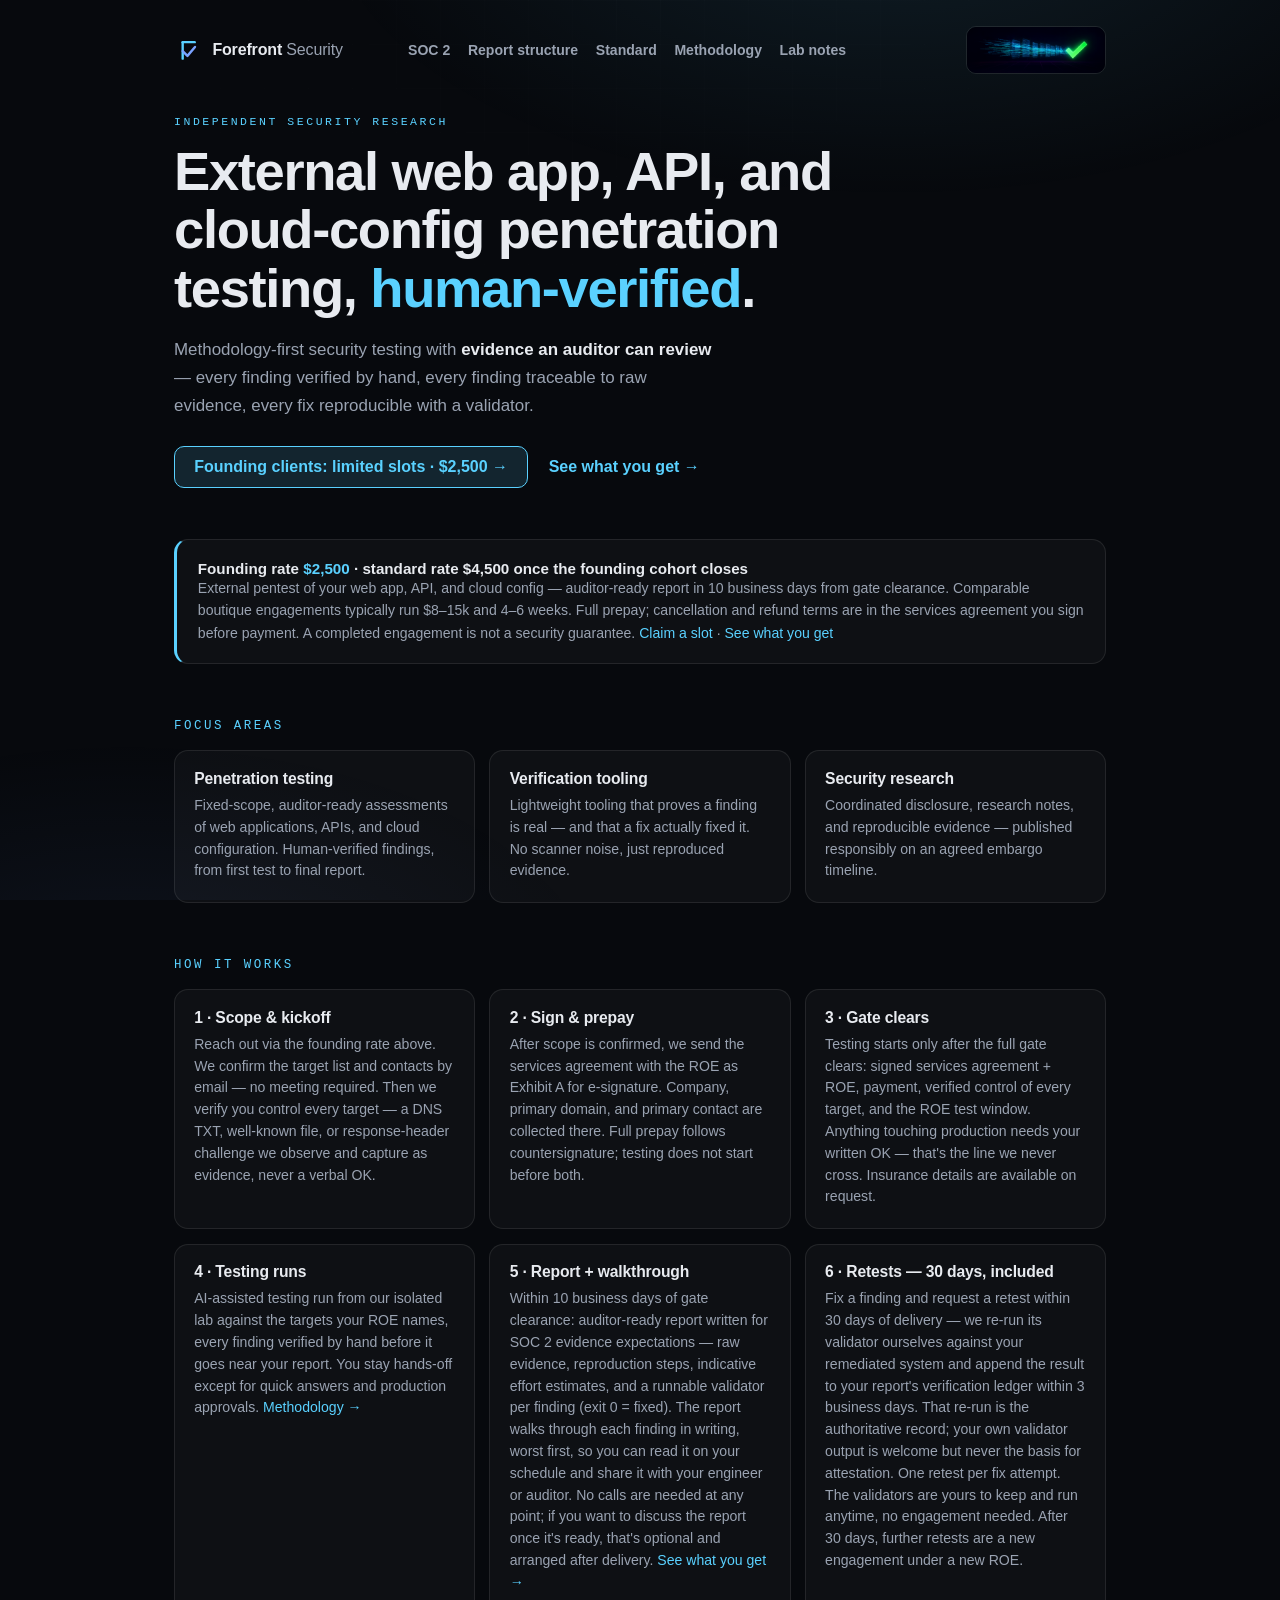
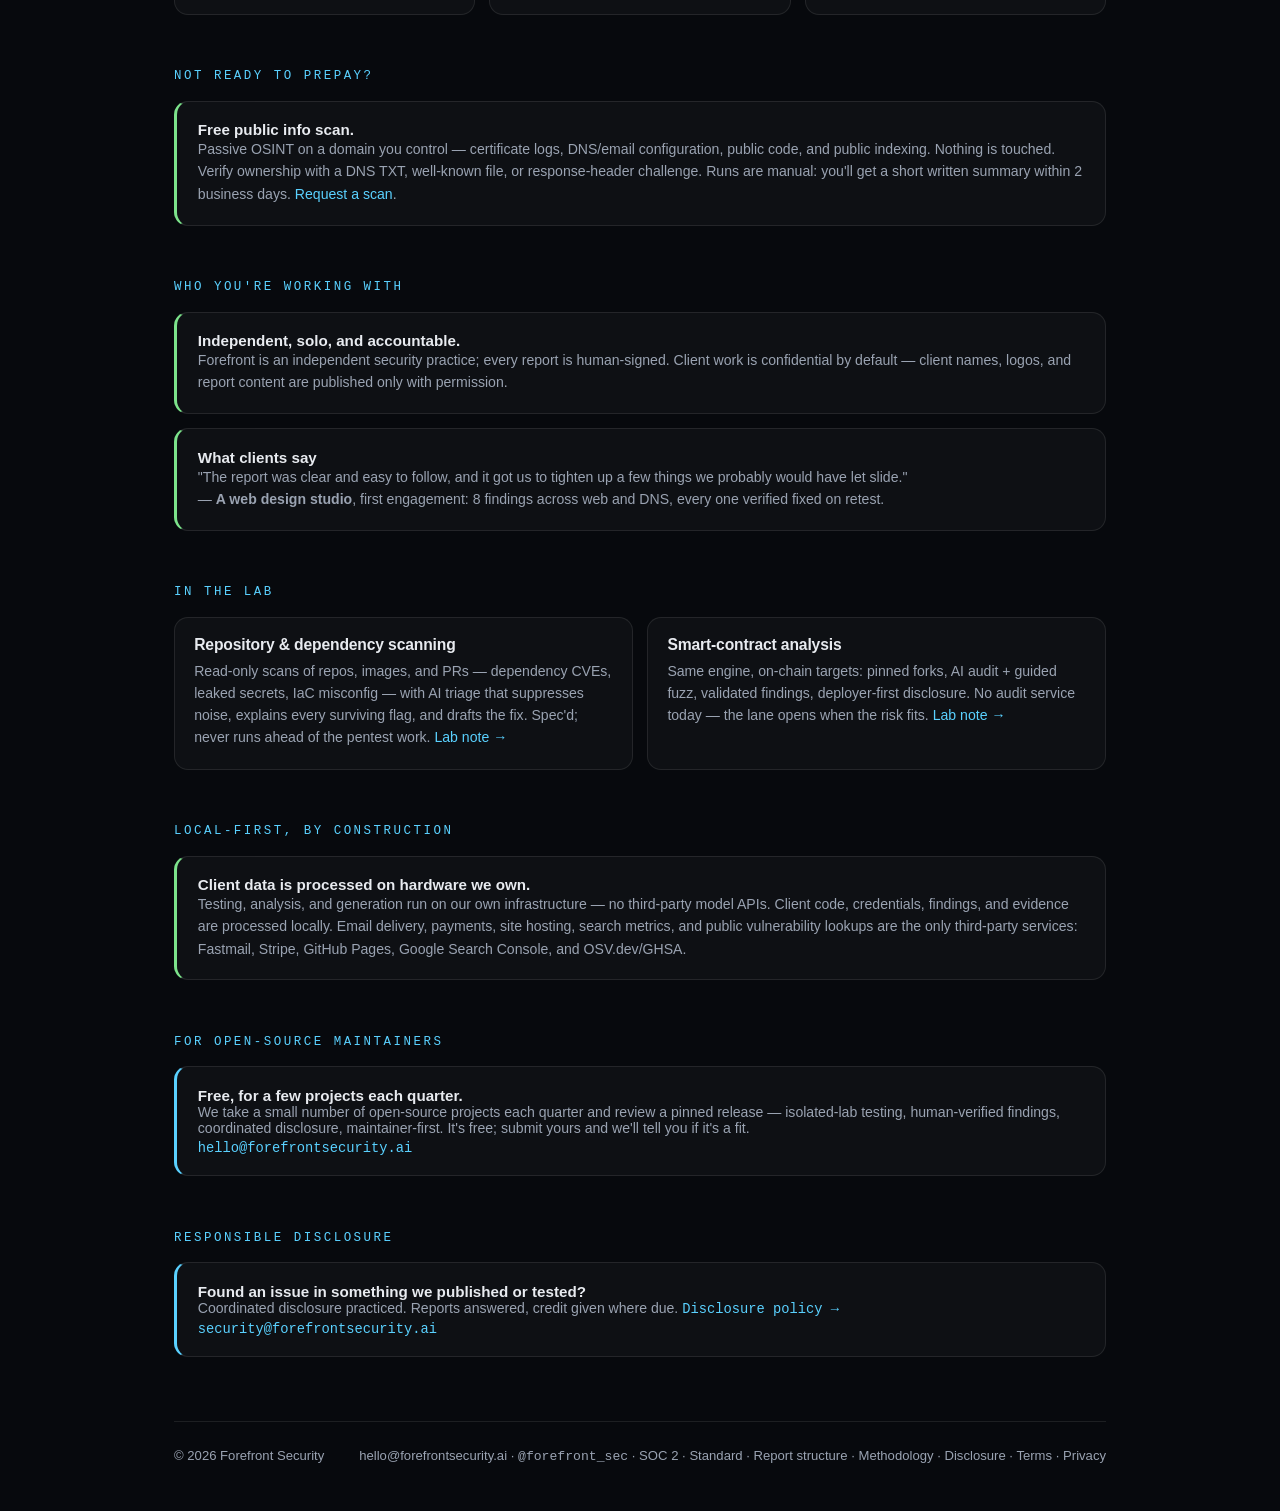
==== commit 8aae9c3c: "Site update 2026-11-13: standard + SOC 2 pages, Juice Shop worked example, phase-timing report templ" ====
--- a/index.html
+++ b/index.html
@@ -49,7 +49,9 @@
       <div class="wordmark">Forefront <span>Security</span></div>
     </a>
     <nav>
+      <a href="/soc2/">SOC 2</a>
       <a href="/report/">Report structure</a>
+      <a href="/standard/">Standard</a>
       <a href="/methodology/">Methodology</a>
       <a href="/research/">Lab notes</a>
     </nav>
@@ -71,15 +73,16 @@
 
   <div class="strip accent" id="founding">
     <div>
-      <div class="t">Founding clients — limited slots (one engagement at a time) · Standard rate $4,500 · founding rate <strong>$2,500</strong></div>
+      <div class="t">Founding rate <strong>$2,500</strong> · standard rate $4,500 once the founding cohort closes</div>
       <div class="d">External pentest of your web app, API, and cloud config — auditor-ready report in 10 business days from gate clearance. Comparable boutique engagements typically run $8–15k and 4–6 weeks. Full prepay; cancellation and refund terms are in the services agreement you sign before payment. A completed engagement is not a security guarantee. <a href="mailto:hello@forefrontsecurity.ai?subject=founding">Claim a slot</a> · <a href="/report/">See what you get</a></div>
     </div>
   </div>
   <!-- [CONFIRM: number of founding slots; one-at-a-time capacity?] -->
   <!-- [CONFIRM: source for the $8–15k comparison; keep or soften] -->
-  <!-- [CONFIRM: has $4,500 ever been charged? If yes, restore the strikethrough; if not, "Standard rate" is the safer anchor] -->
-  <!-- [CONFIRM: refund/cancellation/late-delivery terms are in the services agreement and match this sentence] -->
+  <!-- [CONFIRM: $4,500 is a forward standard rate, never struck through. Never claim a former price unless actually charged (FTC reference-price rule)] -->
+  <!-- [CONFIRM: refund/cancellation terms live in MSA draft §4 (full before test window / 50% window-to-first-test / none after); confirm before first sale] -->
   <!-- [CONFIRM: insurance — if the policy is bound, say "We carry professional liability insurance"; if not, keep "details available on request"] -->
+  <!-- [CONFIRM: MSA draft is still staged (not attorney-reviewed, not in business/legal/); move + attorney pass before first client] -->
 
   <h2>Focus areas</h2>
   <div class="cards">
@@ -101,11 +104,11 @@
   <div class="cards">
     <div class="card">
       <h3>1 · Scope &amp; kickoff</h3>
-      <p>Reach out via the founding rate above. We schedule the 30-minute kickoff; it locks the target list and contacts. Then we verify you control every target — a DNS TXT, well-known file, or response-header challenge we observe and capture as evidence, never a verbal OK.</p>
+      <p>Reach out via the founding rate above. We confirm the target list and contacts by email — no meeting required. Then we verify you control every target — a DNS TXT, well-known file, or response-header challenge we observe and capture as evidence, never a verbal OK.</p>
     </div>
     <div class="card">
       <h3>2 · Sign &amp; prepay</h3>
-      <p>After the kickoff, we send the services agreement with the ROE as Exhibit A for e-signature. Company, primary domain, and primary contact are collected there. Full prepay follows countersignature; testing does not start before both.</p>
+      <p>After scope is confirmed, we send the services agreement with the ROE as Exhibit A for e-signature. Company, primary domain, and primary contact are collected there. Full prepay follows countersignature; testing does not start before both.</p>
     </div>
     <div class="card">
       <h3>3 · Gate clears</h3>
@@ -117,7 +120,7 @@
     </div>
     <div class="card">
       <h3>5 · Report + walkthrough</h3>
-      <p>Within 10 business days of gate clearance: auditor-ready report written for SOC 2 evidence expectations — raw evidence, reproduction steps, indicative effort estimates, and a runnable validator per finding (exit 0 = fixed). Plus a 30-minute findings walkthrough. <a href="/report/">See what you get →</a></p>
+      <p>Within 10 business days of gate clearance: auditor-ready report written for SOC 2 evidence expectations — raw evidence, reproduction steps, indicative effort estimates, and a runnable validator per finding (exit 0 = fixed). The report walks through each finding in writing, worst first, so you can read it on your schedule and share it with your engineer or auditor. No calls are needed at any point; if you want to discuss the report once it's ready, that's optional and arranged after delivery. <a href="/report/">See what you get →</a></p>
     </div>
     <div class="card">
       <h3>6 · Retests — 30 days, included</h3>
@@ -130,19 +133,26 @@
   <div class="strip">
     <div>
       <div class="t">Free public info scan.</div>
-      <div class="d">Passive OSINT on a domain you control — certificate logs, DNS/email configuration, public code, and public indexing. Nothing is touched. Verify ownership with a DNS TXT, well-known file, or response-header challenge. <a href="mailto:hello@forefrontsecurity.ai?subject=scan">Request a scan</a>.</div>
-    </div>
-  </div>
-  <!-- [CONFIRM: free scan live? If not, remove this section and the Terms/Privacy paragraphs.] -->
+      <div class="d">Passive OSINT on a domain you control — certificate logs, DNS/email configuration, public code, and public indexing. Nothing is touched. Verify ownership with a DNS TXT, well-known file, or response-header challenge. Runs are manual: you'll get a short written summary within 2 business days. <a href="mailto:hello@forefrontsecurity.ai?subject=scan">Request a scan</a>.</div>
+    </div>
+  </div>
+  <!-- [OFFER: free scan is live as a manual offer. To pause, remove this section and the Terms §4 / Privacy scan paragraphs. Manual turnaround: 2 business days.] -->
 
   <h2>Who you're working with</h2>
   <div class="strip">
     <div>
       <div class="t">Independent, solo, and accountable.</div>
-      <div class="d">Forefront is an independent security practice; every report is human-signed. Client work is confidential by default; references are available on request.</div>
-    </div>
-  </div>
-  <!-- [CONFIRM: add founder name, photo, 2-line bio, LinkedIn; can you provide references?] -->
+      <div class="d">Forefront is an independent security practice; every report is human-signed. Client work is confidential by default — client names, logos, and report content are published only with permission.</div>
+    </div>
+  </div>
+  <div class="strip">
+    <div>
+      <div class="t">What clients say</div>
+      <div class="d">"The report was clear and easy to follow, and it got us to tighten up a few things we probably would have let slide."<br>— <strong>A web design studio</strong>, first engagement: 8 findings across web and DNS, every one verified fixed on retest.</div>
+    </div>
+  </div>
+  <!-- [SWAP: "Bourassa Design" once Pat approves public attribution] -->
+  <!-- [CONFIRM: keep "references available on request" only once Pat agrees to be a reference; add the line when confirmed] -->
 
   <h2>In the lab</h2>
   <div class="cards">
@@ -167,12 +177,12 @@
   <h2>For open-source maintainers</h2>
   <div class="disclosure">
     <div>
-      <div class="t">Limited slots, curated selection.</div>
-      <div class="d">Isolated-lab testing of a pinned release, human-verified findings, coordinated disclosure — maintainer-first, always. Selected projects get a human-verified findings report on a pinned release.</div>
+      <div class="t">Free, for a few projects each quarter.</div>
+      <div class="d">We take a small number of open-source projects each quarter and review a pinned release — isolated-lab testing, human-verified findings, coordinated disclosure, maintainer-first. It's free; submit yours and we'll tell you if it's a fit.</div>
     </div>
     <a href="mailto:hello@forefrontsecurity.ai?subject=oss">hello@forefrontsecurity.ai</a>
   </div>
-  <!-- [CONFIRM: OSS offer free or paid? State it here.] -->
+  <!-- [OFFER: OSS is free + selective, capped to the 5-target practice backlog (business-plan §3C). No public queue.] -->
 
   <h2>Responsible disclosure</h2>
   <div class="disclosure">
@@ -185,7 +195,7 @@
 
   <footer>
     <div>© 2026 Forefront Security</div>
-    <div><a href="mailto:hello@forefrontsecurity.ai">hello@forefrontsecurity.ai</a> · <a href="https://x.com/forefront_sec" class="mono">@forefront_sec</a> · <a href="/report/">Report structure</a> · <a href="/methodology/">Methodology</a> · <a href="/disclosure/">Disclosure</a> · <a href="/terms.html">Terms</a> · <a href="/privacy.html">Privacy</a></div>
+    <div><a href="mailto:hello@forefrontsecurity.ai">hello@forefrontsecurity.ai</a> · <a href="https://x.com/forefront_sec" class="mono">@forefront_sec</a> · <a href="/soc2/">SOC 2</a> · <a href="/standard/">Standard</a> · <a href="/report/">Report structure</a> · <a href="/methodology/">Methodology</a> · <a href="/disclosure/">Disclosure</a> · <a href="/terms.html">Terms</a> · <a href="/privacy.html">Privacy</a></div>
   </footer>
 
 </div>
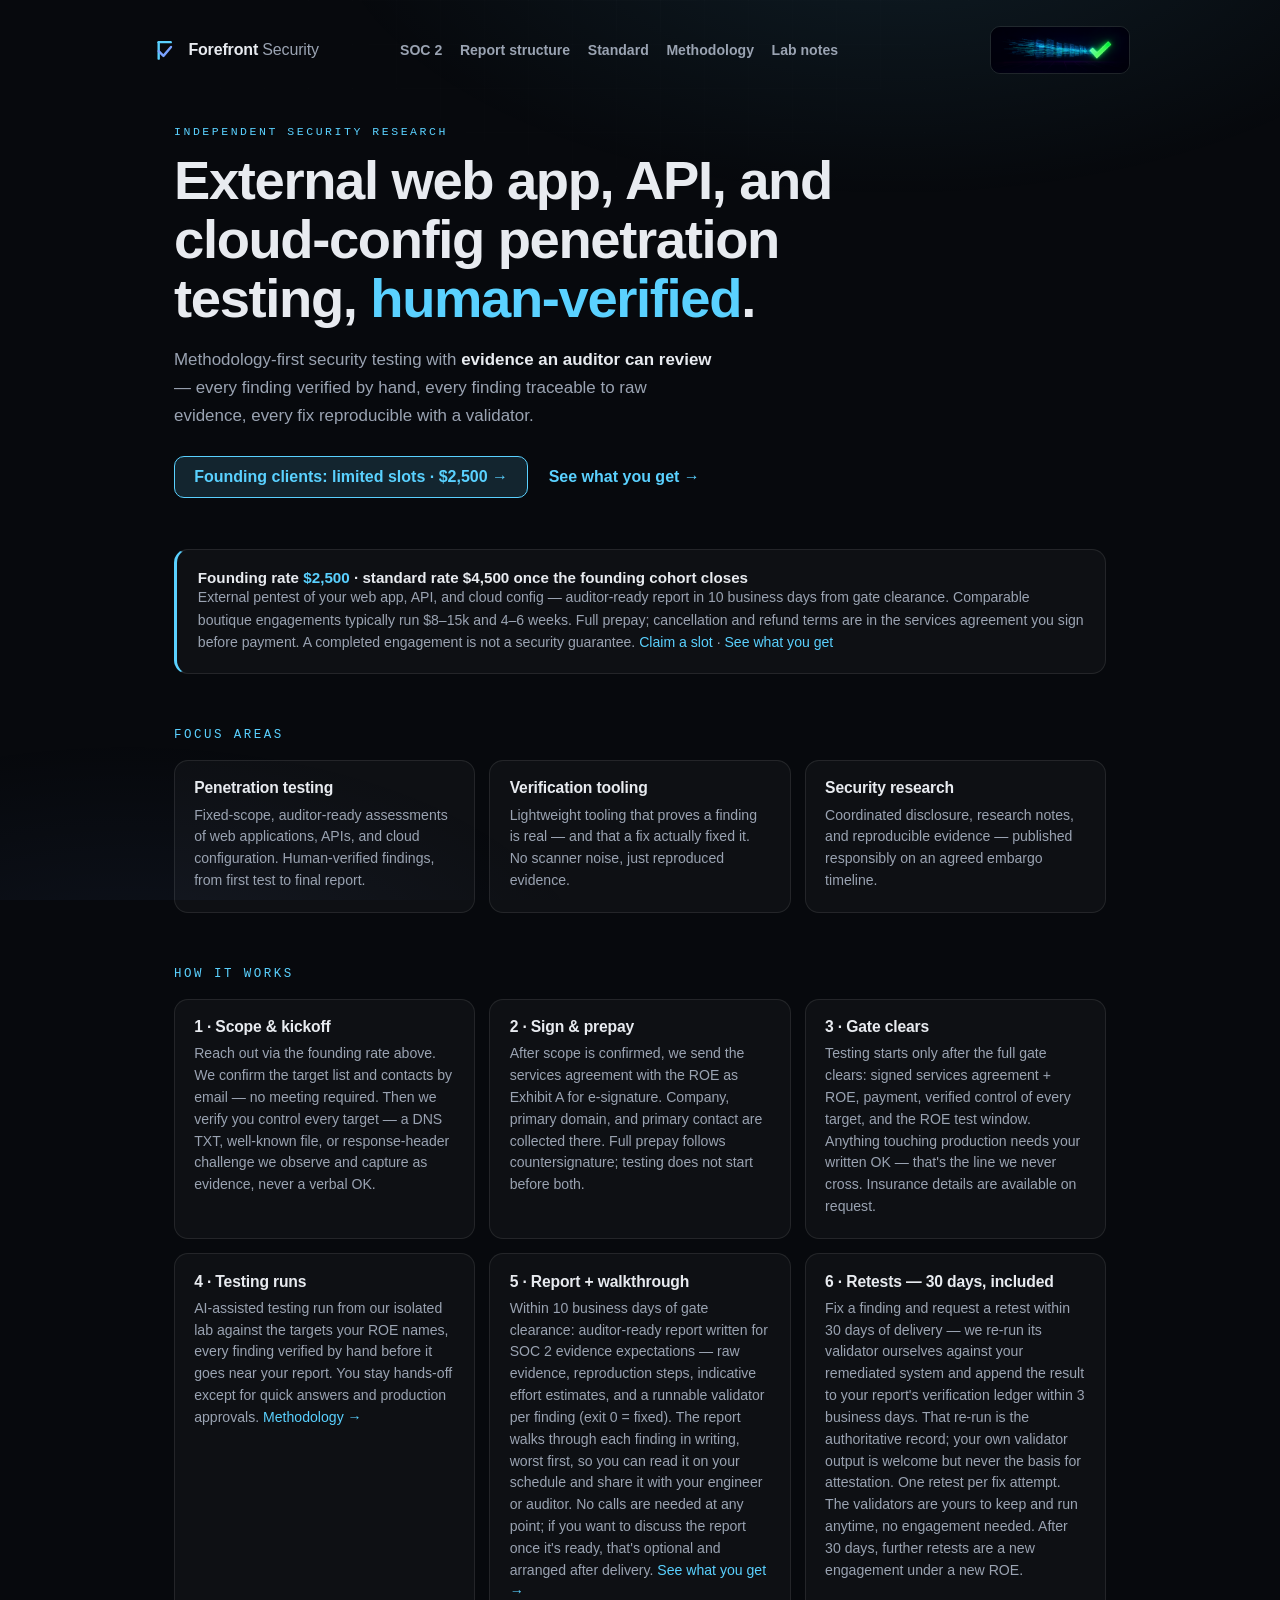
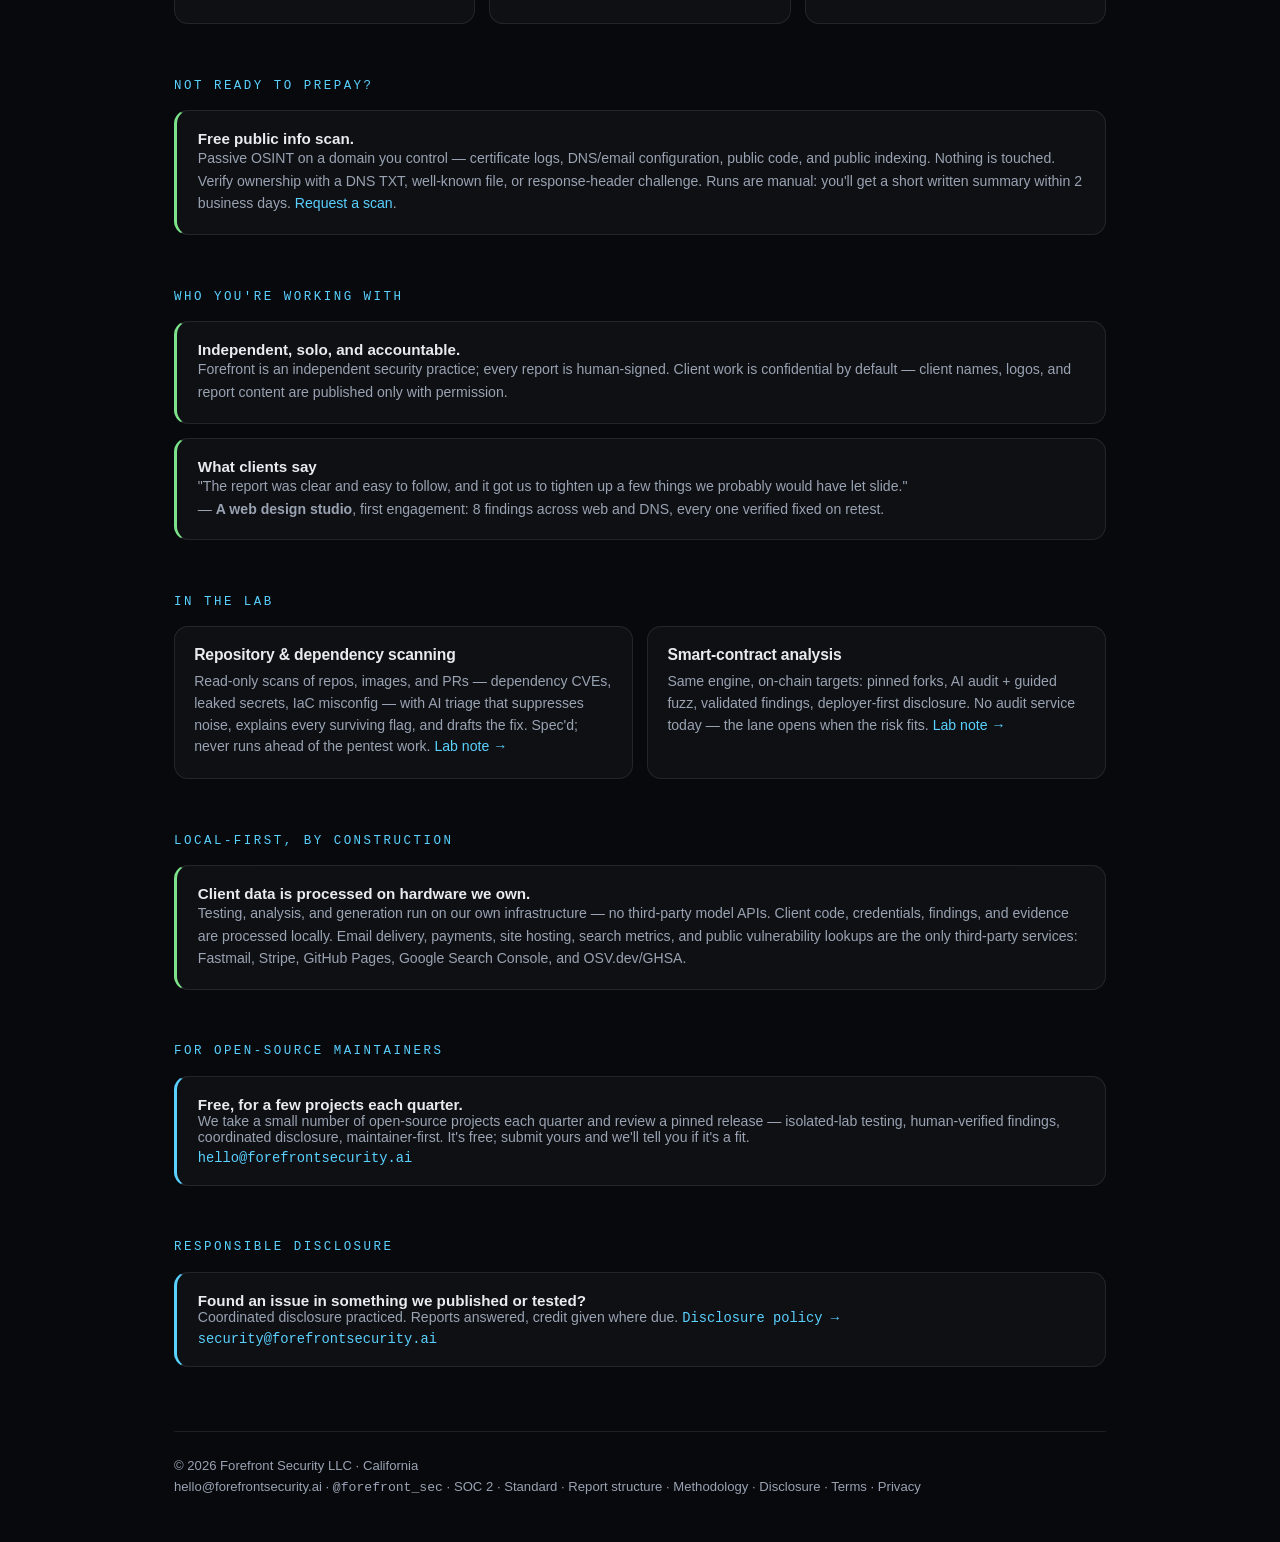
==== commit 0ce66eb0: "Publish Juice Shop validators + raw evidence; cite SCONE-bench; add LLC entity to footer; OG images " ====
--- a/index.html
+++ b/index.html
@@ -194,7 +194,7 @@
   </div>
 
   <footer>
-    <div>© 2026 Forefront Security</div>
+    <div>© 2026 Forefront Security LLC · California</div>
     <div><a href="mailto:hello@forefrontsecurity.ai">hello@forefrontsecurity.ai</a> · <a href="https://x.com/forefront_sec" class="mono">@forefront_sec</a> · <a href="/soc2/">SOC 2</a> · <a href="/standard/">Standard</a> · <a href="/report/">Report structure</a> · <a href="/methodology/">Methodology</a> · <a href="/disclosure/">Disclosure</a> · <a href="/terms.html">Terms</a> · <a href="/privacy.html">Privacy</a></div>
   </footer>
 
--- a/styles.css
+++ b/styles.css
@@ -31,7 +31,22 @@
   -webkit-mask-image: radial-gradient(70% 60% at 50% 0%, black, transparent 75%);
 }
 .wrap { max-width: 980px; margin: 0 auto; padding: 0 1.5rem; }
-header { display: flex; align-items: center; gap: .65rem; padding: 1.6rem 0; }
+/* Header sits at a fixed content width on every page, independent of the page body
+   wrapper (.wrap vs .wrap.doc). Keeps the nav position identical across pages.
+   The header is pulled to viewport-center and given the same 980px content box
+   the home page uses, so nav spacing/position never shifts between pages. */
+header {
+  display: flex; align-items: center; gap: .65rem;
+  padding: 1.6rem 0;
+  width: 980px; max-width: calc(100vw - 3rem);
+  position: relative; left: 50%; transform: translateX(-50%);
+}
+/* Normalize the gap between the header and the first content block so vertical
+   spacing under the nav is identical on every page (home .hero vs doc h1/eyebrow). */
+header + .hero,
+header + h1,
+header + .eyebrow { margin-top: 1.6rem; }
+
 .mark { width: 28px; height: 28px; flex: none; }
 .wordmark { font-weight: 650; letter-spacing: -0.01em; }
 .wordmark span { color: var(--muted); font-weight: 500; }
@@ -39,6 +54,11 @@
 nav { display: flex; gap: 1.1rem; margin: 0 auto; }
 nav a { color: var(--muted); text-decoration: none; font-size: .88rem; font-weight: 600; }
 nav a:hover { color: var(--accent); }
+nav a.active { color: var(--text); }
+nav a.active::after {
+  content: ""; display: block; height: 2px; margin-top: .35rem;
+  background: var(--accent); border-radius: 2px;
+}
 .header-art {
   margin-left: auto; height: 48px; width: auto; flex: none;
   border: 1px solid var(--border); border-radius: 10px;
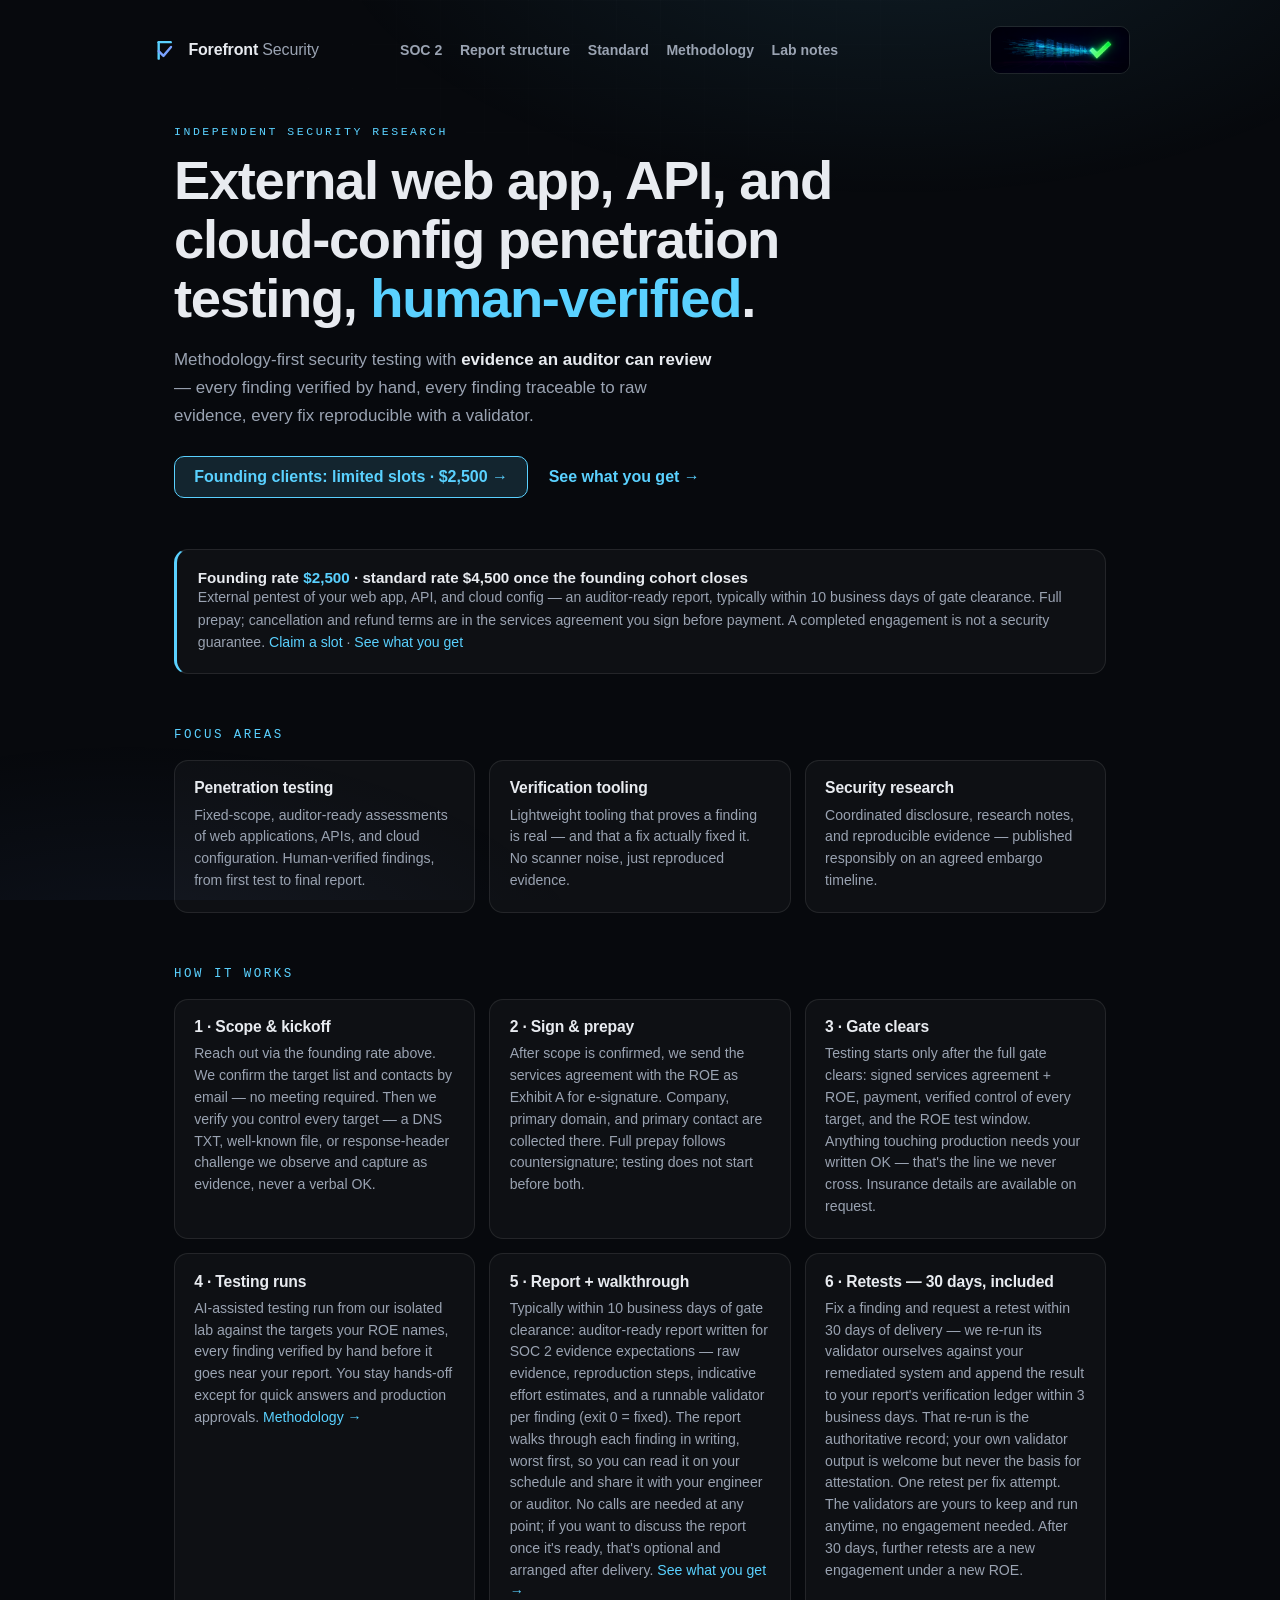
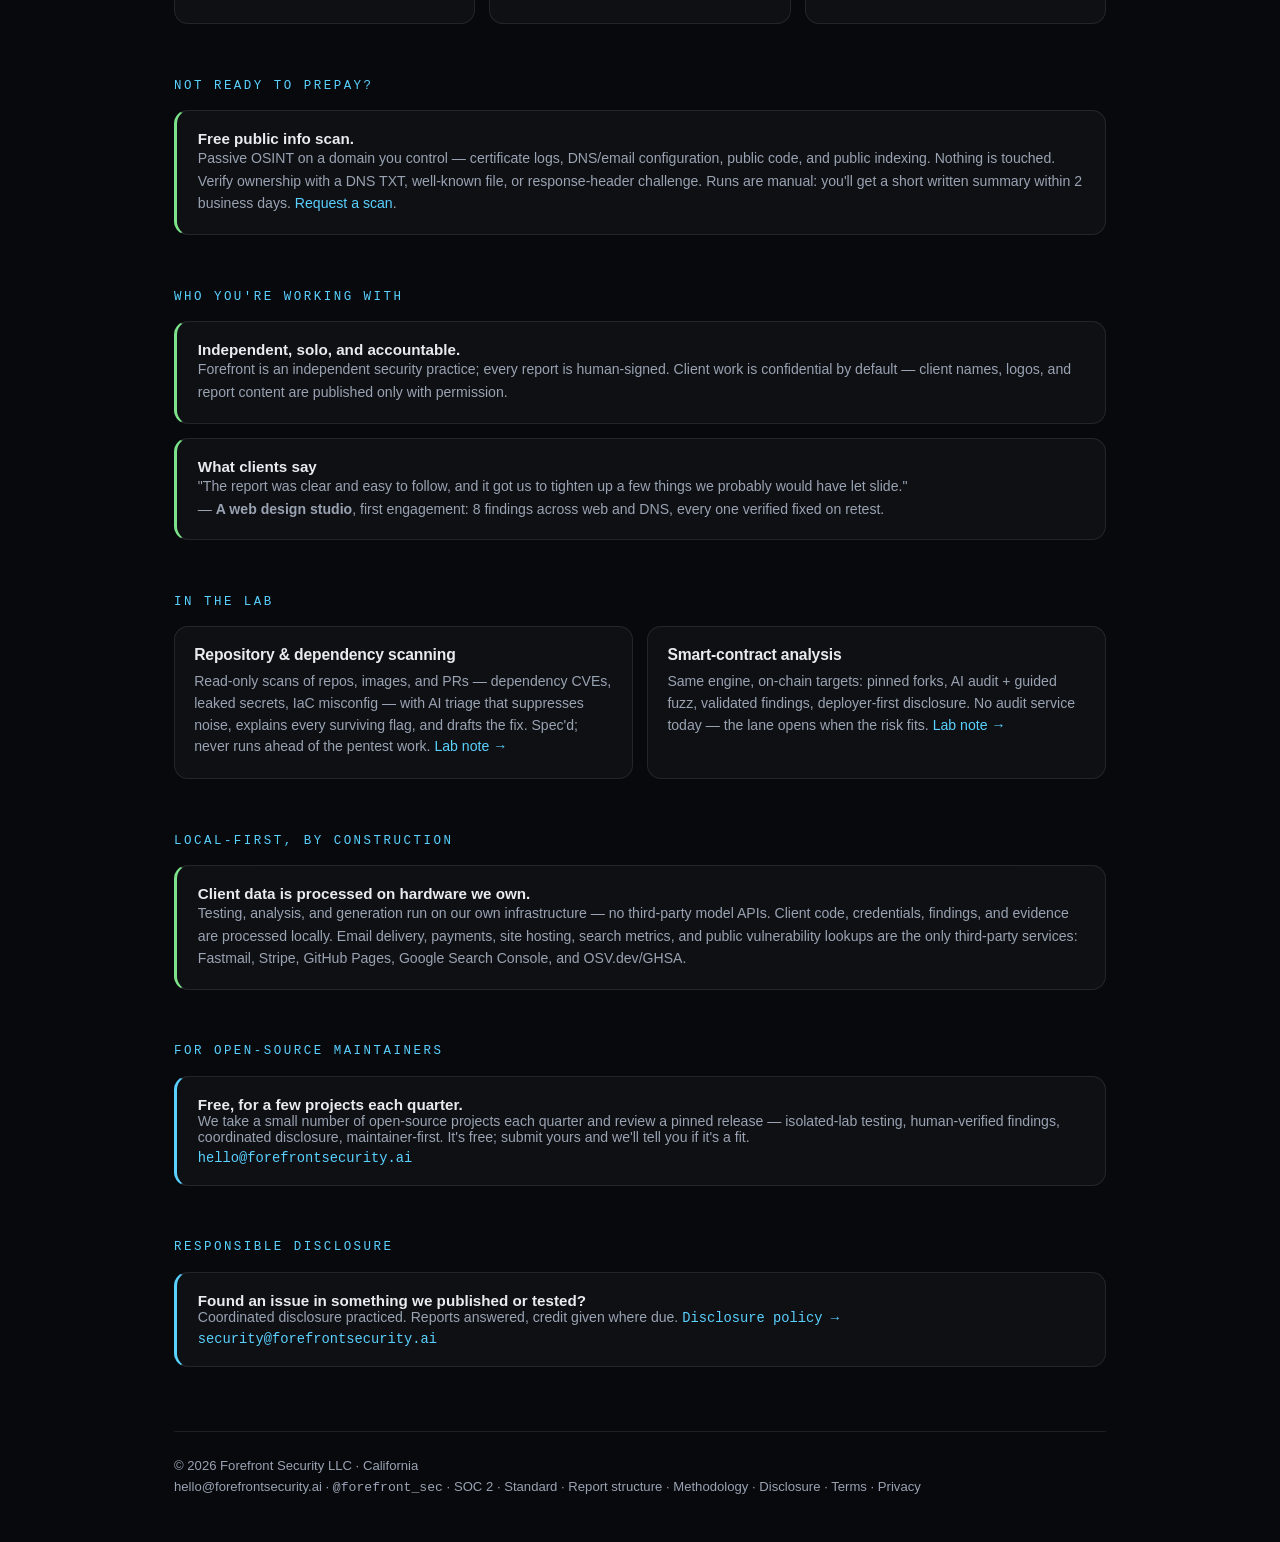
==== commit eb1f49a3: "Copy: soften $8-15k comparison (unsourced); frame 10-business-day delivery as target ceiling" ====
--- a/index.html
+++ b/index.html
@@ -9,12 +9,12 @@
 <meta property="og:type" content="website">
 <meta property="og:url" content="https://forefrontsecurity.ai/">
 <meta property="og:title" content="Forefront Security — External penetration testing, human-verified">
-<meta property="og:description" content="External web app, API, and cloud-config testing with evidence an auditor can review. Every finding verified by hand. 10 business days from gate clearance. A completed engagement is not a security guarantee.">
+<meta property="og:description" content="External web app, API, and cloud-config testing with evidence an auditor can review. Every finding verified by hand. Typically within 10 business days of gate clearance. A completed engagement is not a security guarantee.">
 <meta name="twitter:card" content="summary_large_image">
 <meta name="twitter:site" content="@forefront_sec">
 <meta property="og:image" content="https://forefrontsecurity.ai/hero_B_1.png">
 <meta name="twitter:image" content="https://forefrontsecurity.ai/hero_B_1.png">
-<meta name="description" content="Forefront Security — external web app, API, and cloud-config testing, human-verified. Auditor-ready reports in 10 business days from gate clearance. A completed engagement is not a security guarantee. Coordinated disclosure practiced.">
+<meta name="description" content="Forefront Security — external web app, API, and cloud-config testing, human-verified. Auditor-ready reports, typically within 10 business days of gate clearance. A completed engagement is not a security guarantee. Coordinated disclosure practiced.">
 <link rel="canonical" href="https://forefrontsecurity.ai/">
 <script type="application/ld+json">
 {
@@ -29,7 +29,7 @@
   "makesOffer": {
     "@type": "Offer",
     "name": "External Web App, API, and Cloud-Config Assessment",
-    "description": "External penetration testing of web application, API, and cloud configuration — structured for auditor review; 10 business days from gate clearance.",
+    "description": "External penetration testing of web application, API, and cloud configuration — structured for auditor review; typically within 10 business days of gate clearance.",
     "priceCurrency": "USD",
     "price": "2500"
   }
@@ -74,11 +74,10 @@
   <div class="strip accent" id="founding">
     <div>
       <div class="t">Founding rate <strong>$2,500</strong> · standard rate $4,500 once the founding cohort closes</div>
-      <div class="d">External pentest of your web app, API, and cloud config — auditor-ready report in 10 business days from gate clearance. Comparable boutique engagements typically run $8–15k and 4–6 weeks. Full prepay; cancellation and refund terms are in the services agreement you sign before payment. A completed engagement is not a security guarantee. <a href="mailto:hello@forefrontsecurity.ai?subject=founding">Claim a slot</a> · <a href="/report/">See what you get</a></div>
+      <div class="d">External pentest of your web app, API, and cloud config — an auditor-ready report, typically within 10 business days of gate clearance. Full prepay; cancellation and refund terms are in the services agreement you sign before payment. A completed engagement is not a security guarantee. <a href="mailto:hello@forefrontsecurity.ai?subject=founding">Claim a slot</a> · <a href="/report/">See what you get</a></div>
     </div>
   </div>
   <!-- [CONFIRM: number of founding slots; one-at-a-time capacity?] -->
-  <!-- [CONFIRM: source for the $8–15k comparison; keep or soften] -->
   <!-- [CONFIRM: $4,500 is a forward standard rate, never struck through. Never claim a former price unless actually charged (FTC reference-price rule)] -->
   <!-- [CONFIRM: refund/cancellation terms live in MSA draft §4 (full before test window / 50% window-to-first-test / none after); confirm before first sale] -->
   <!-- [CONFIRM: insurance — if the policy is bound, say "We carry professional liability insurance"; if not, keep "details available on request"] -->
@@ -120,7 +119,7 @@
     </div>
     <div class="card">
       <h3>5 · Report + walkthrough</h3>
-      <p>Within 10 business days of gate clearance: auditor-ready report written for SOC 2 evidence expectations — raw evidence, reproduction steps, indicative effort estimates, and a runnable validator per finding (exit 0 = fixed). The report walks through each finding in writing, worst first, so you can read it on your schedule and share it with your engineer or auditor. No calls are needed at any point; if you want to discuss the report once it's ready, that's optional and arranged after delivery. <a href="/report/">See what you get →</a></p>
+      <p>Typically within 10 business days of gate clearance: auditor-ready report written for SOC 2 evidence expectations — raw evidence, reproduction steps, indicative effort estimates, and a runnable validator per finding (exit 0 = fixed). The report walks through each finding in writing, worst first, so you can read it on your schedule and share it with your engineer or auditor. No calls are needed at any point; if you want to discuss the report once it's ready, that's optional and arranged after delivery. <a href="/report/">See what you get →</a></p>
     </div>
     <div class="card">
       <h3>6 · Retests — 30 days, included</h3>
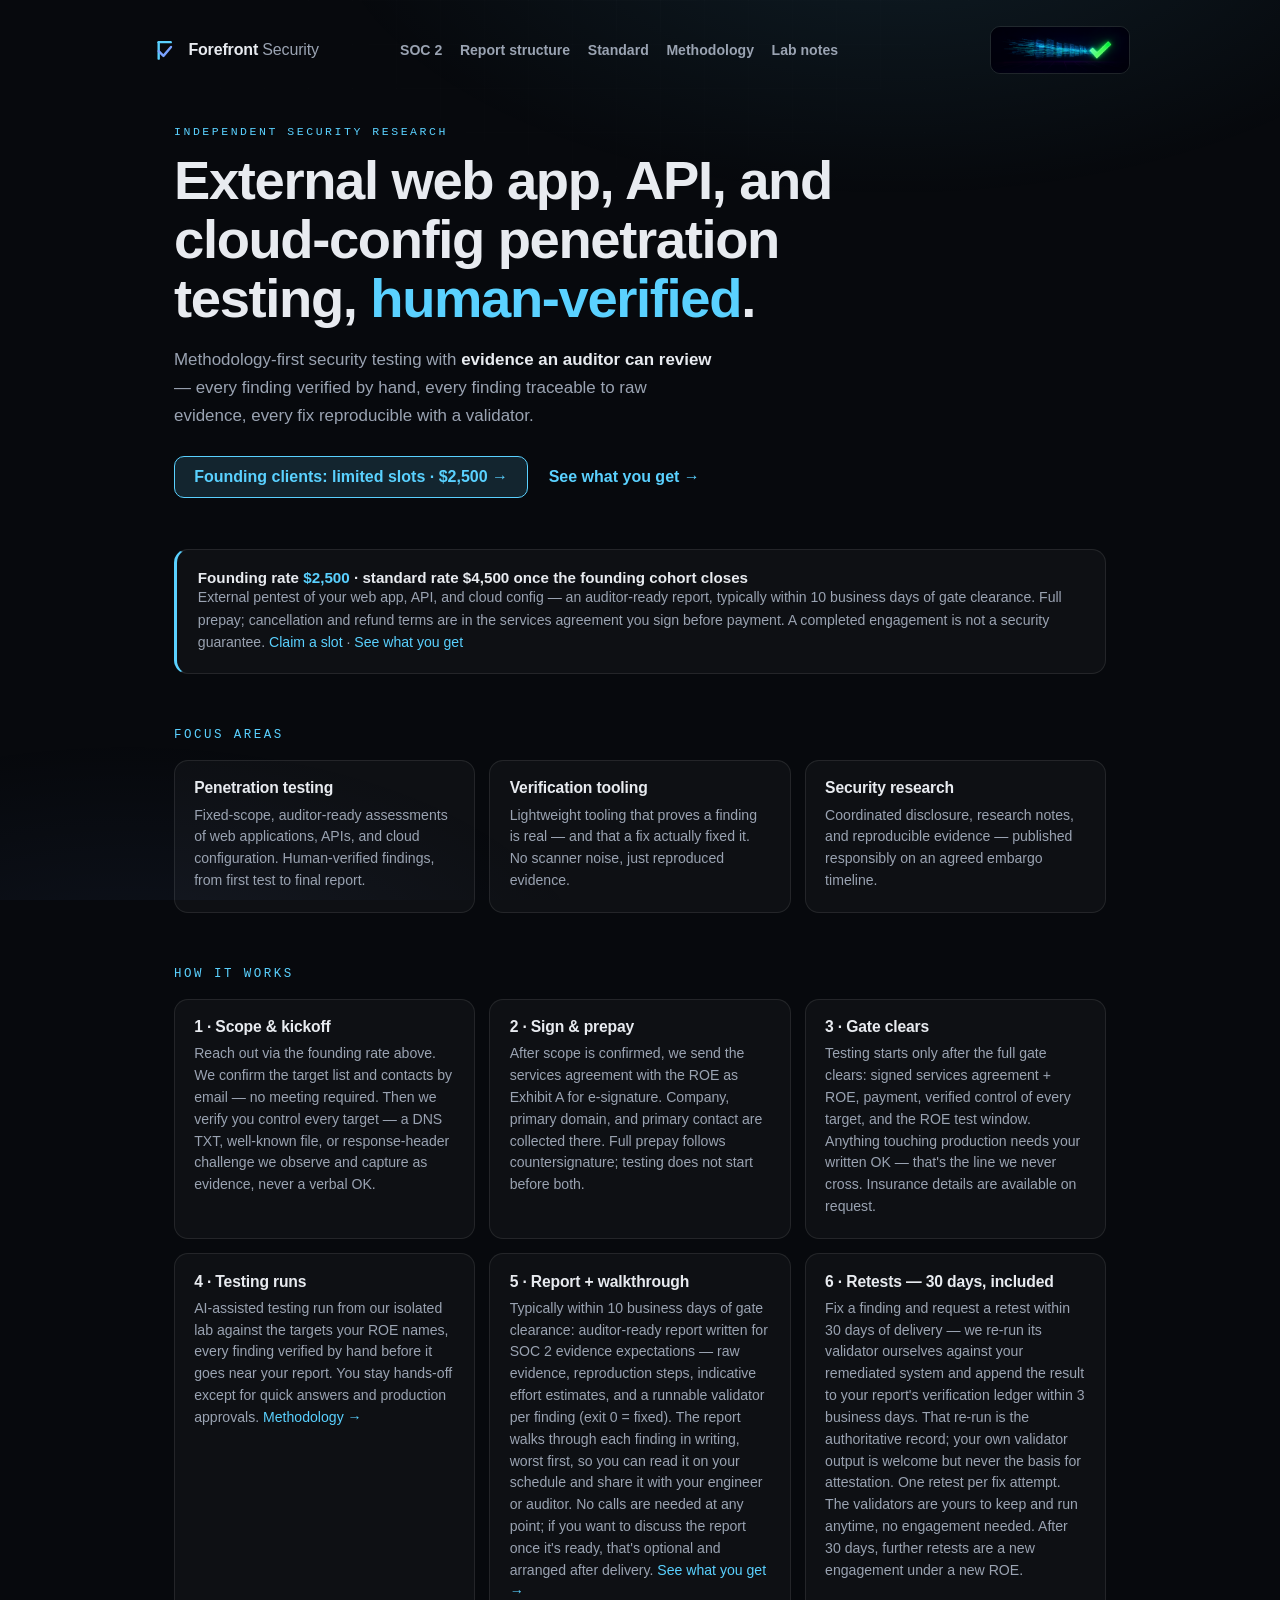
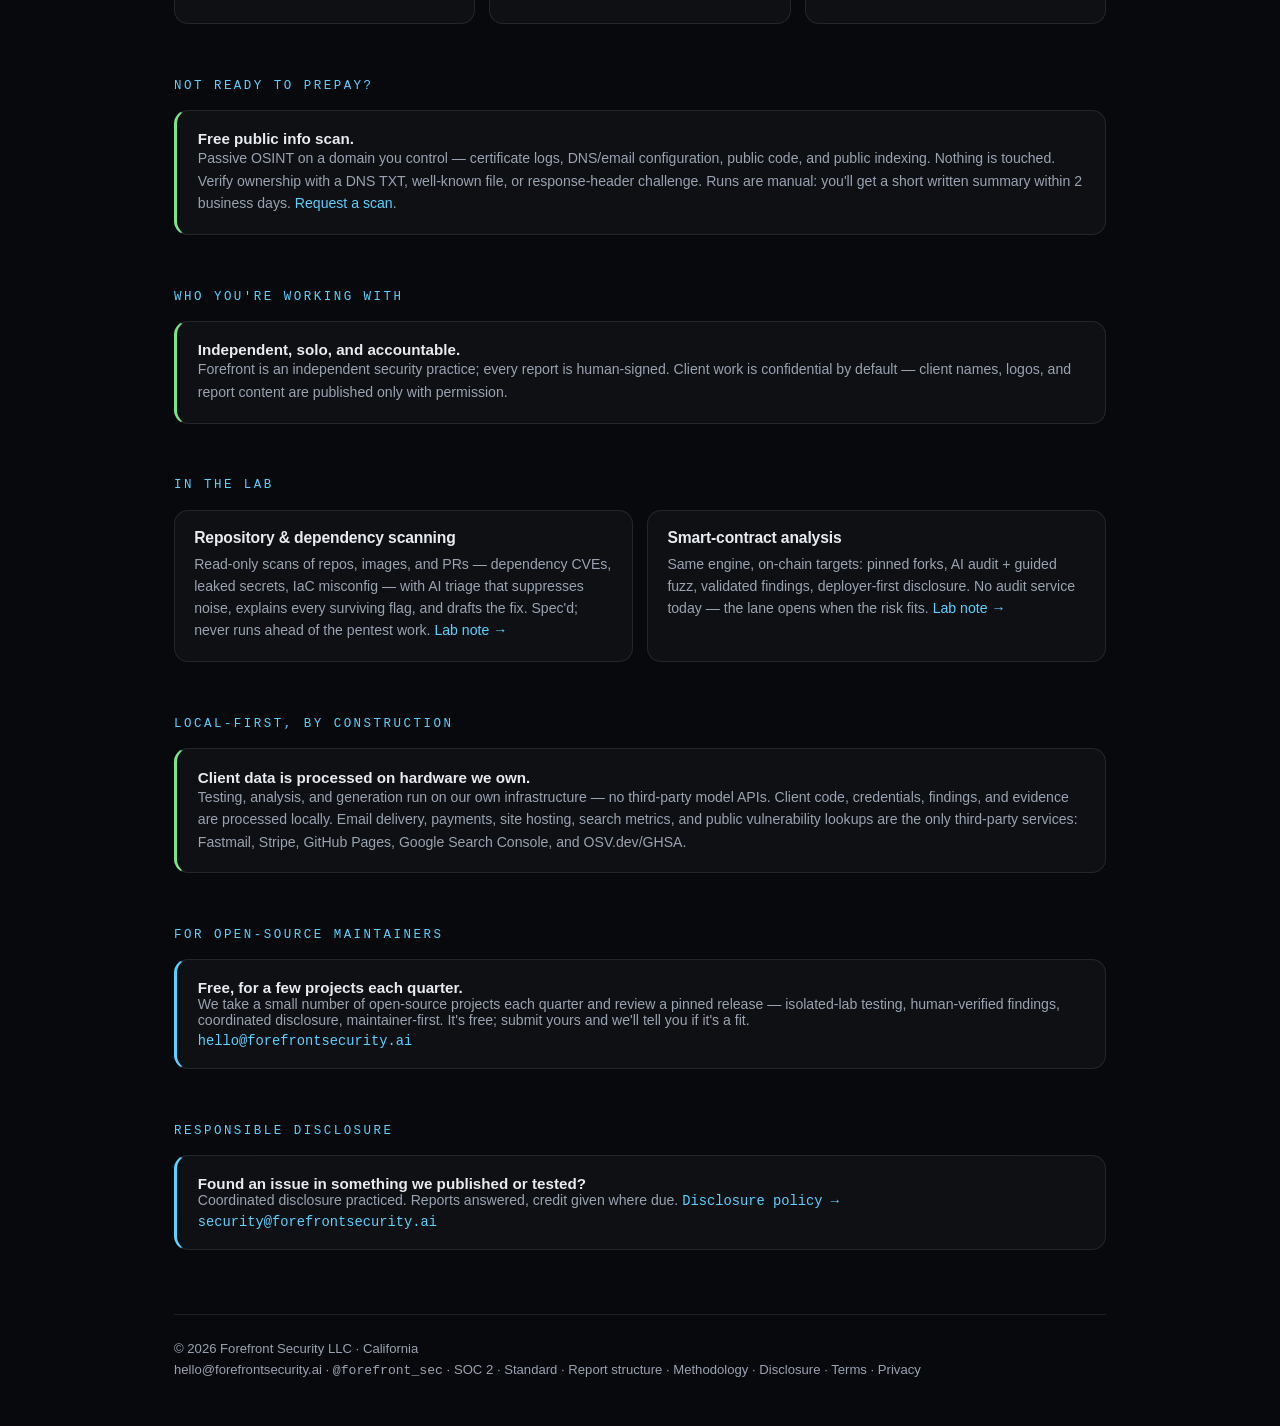
==== commit db11ab6e: "Hold single testimonial until 3 collected (commented out, reversible)" ====
--- a/index.html
+++ b/index.html
@@ -144,14 +144,16 @@
       <div class="d">Forefront is an independent security practice; every report is human-signed. Client work is confidential by default — client names, logos, and report content are published only with permission.</div>
     </div>
   </div>
+  <!-- TESTIMONIALS: held until 3 collected (owner decision 2026-11-13). Collected quotes in
+       business/gtm/testimonials.md. Publish all 3 together. Entry #1 (below) = Bourassa/Cristina Marie.
   <div class="strip">
     <div>
       <div class="t">What clients say</div>
       <div class="d">"The report was clear and easy to follow, and it got us to tighten up a few things we probably would have let slide."<br>— <strong>A web design studio</strong>, first engagement: 8 findings across web and DNS, every one verified fixed on retest.</div>
     </div>
   </div>
+  -->
   <!-- [SWAP: "Bourassa Design" once Pat approves public attribution] -->
-  <!-- [CONFIRM: keep "references available on request" only once Pat agrees to be a reference; add the line when confirmed] -->
 
   <h2>In the lab</h2>
   <div class="cards">
